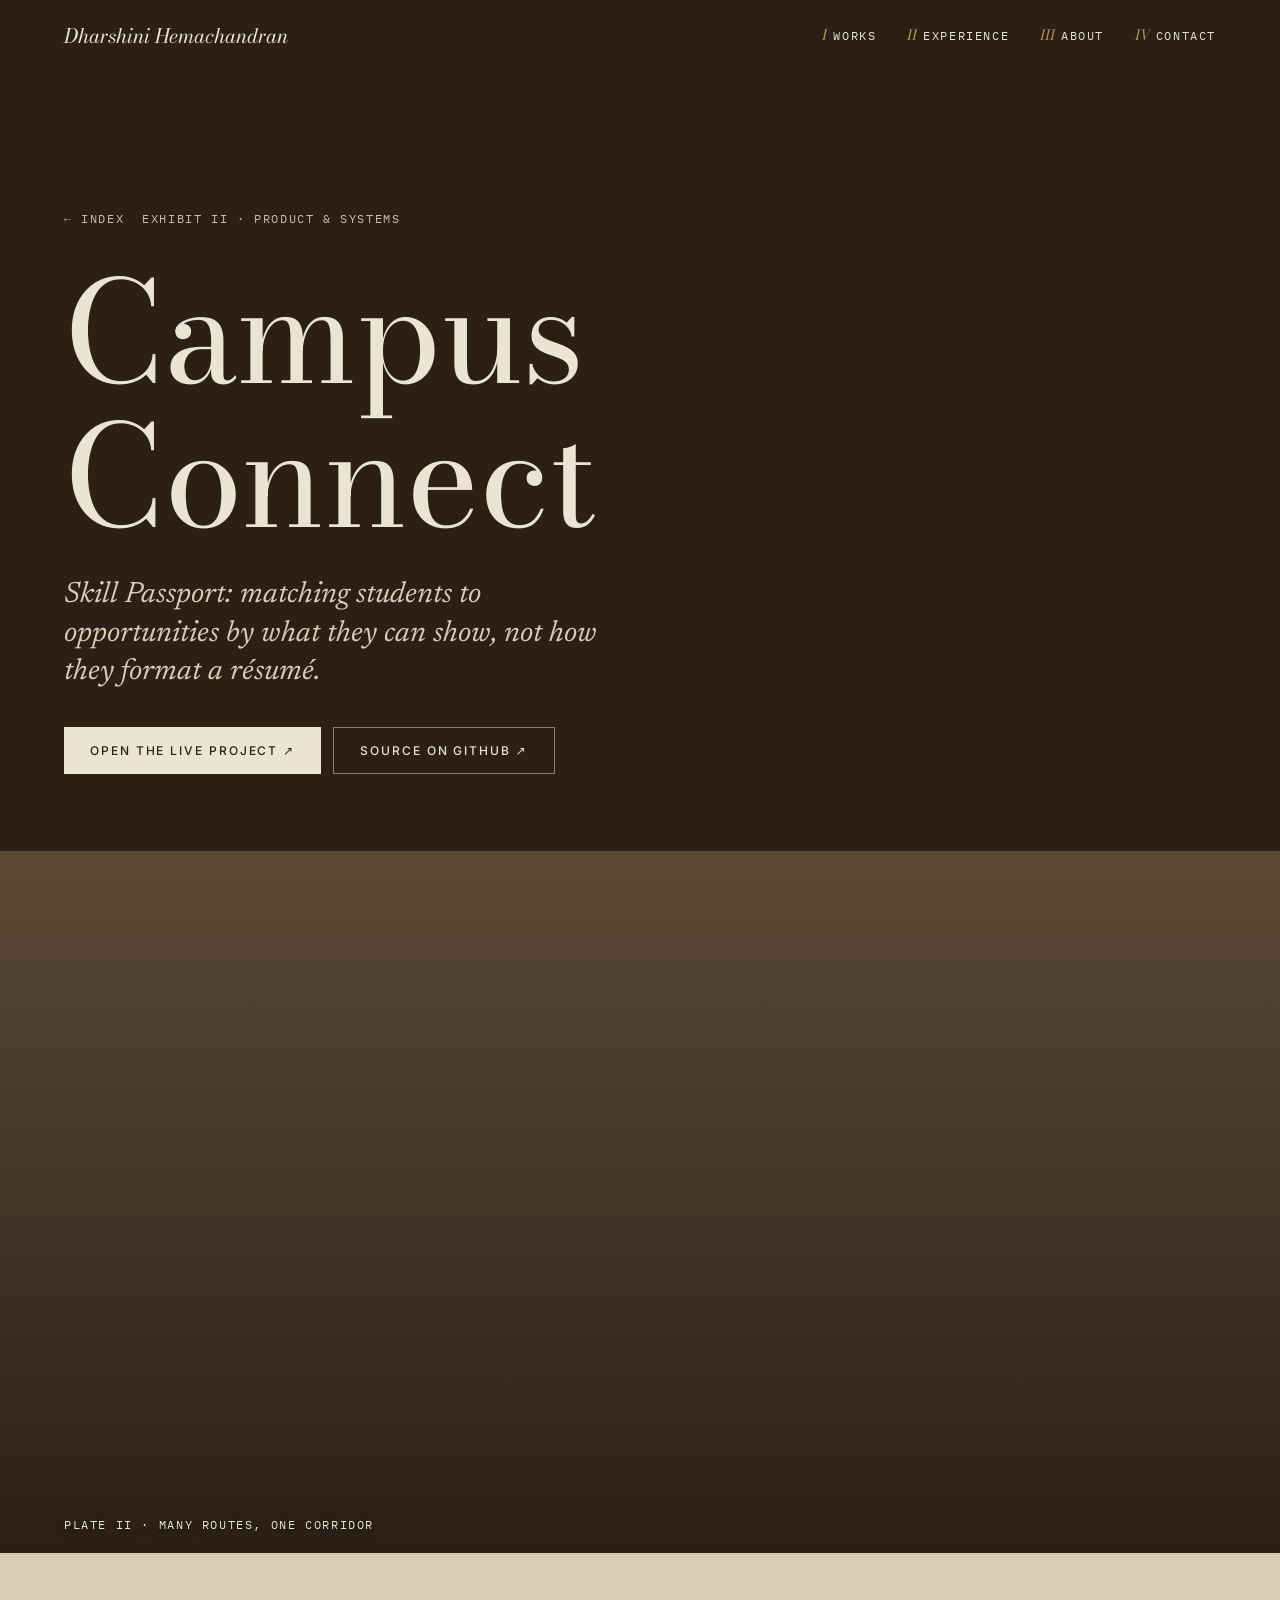
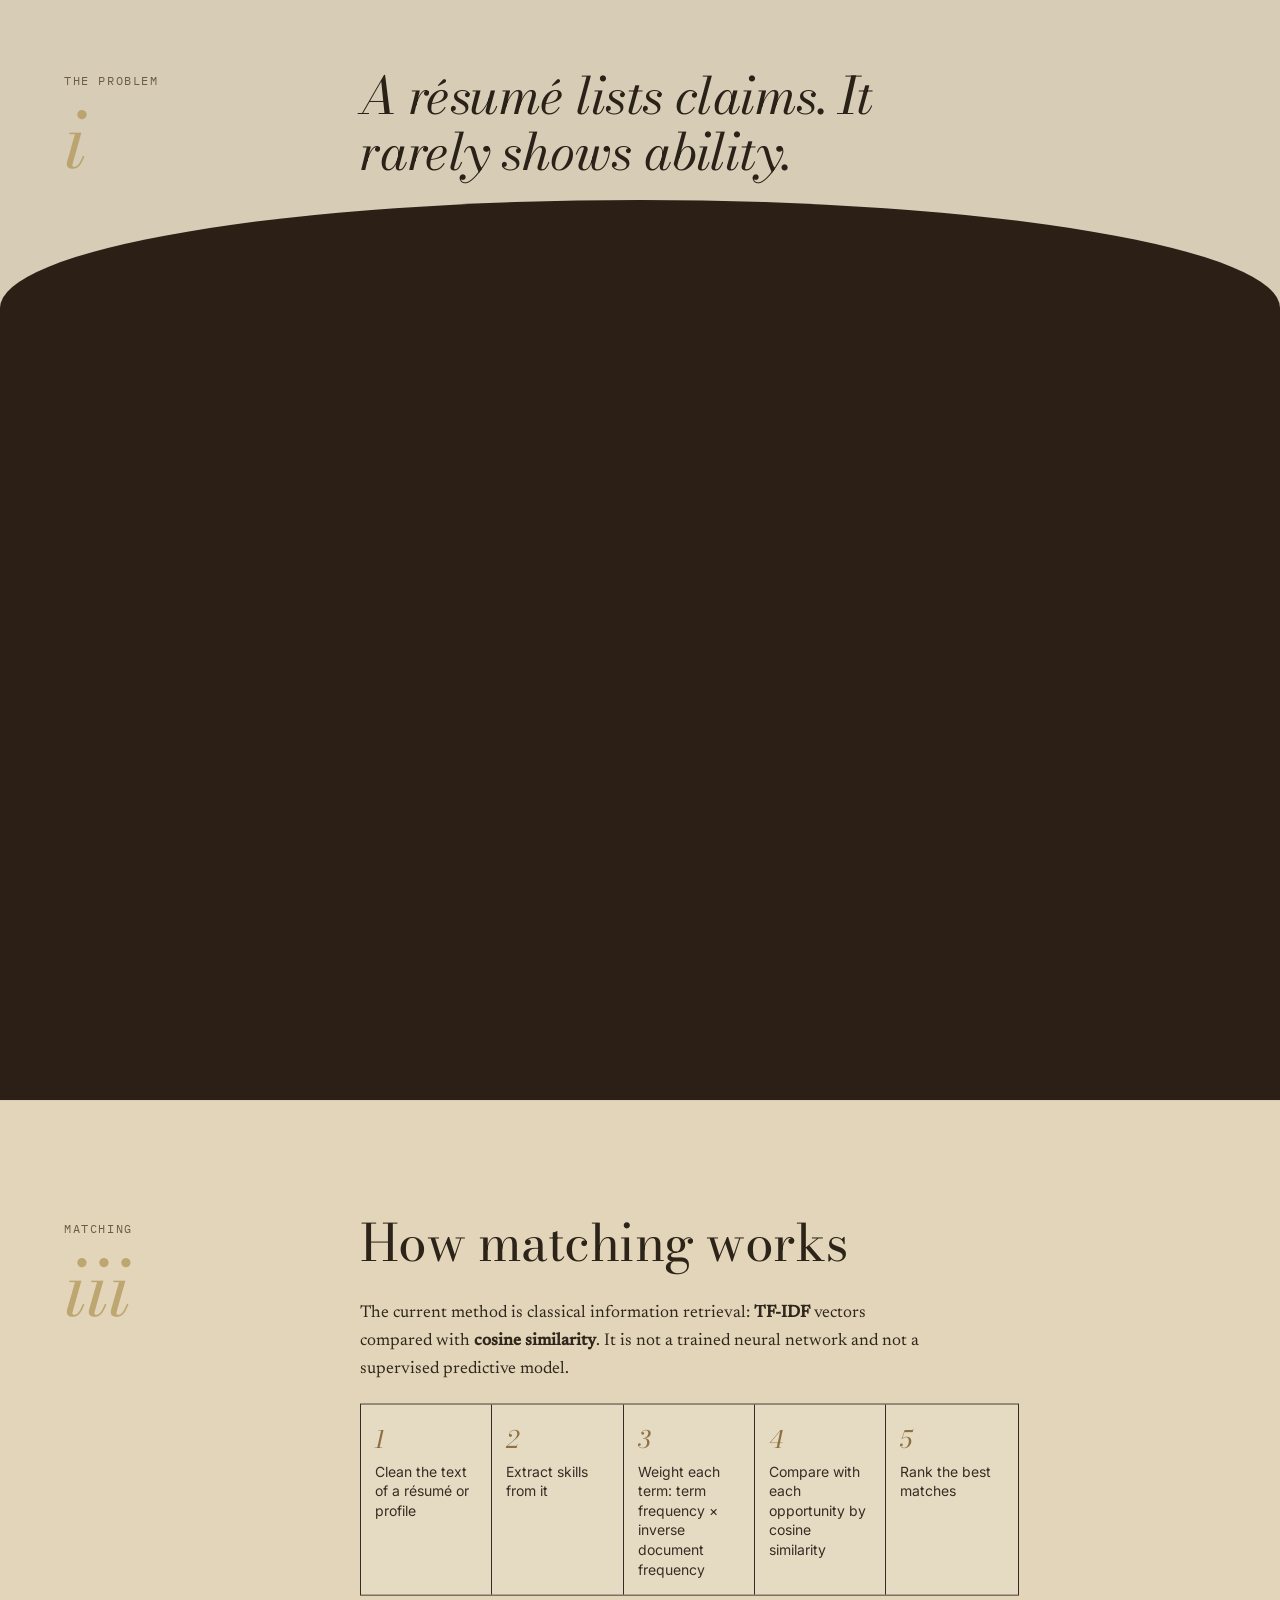
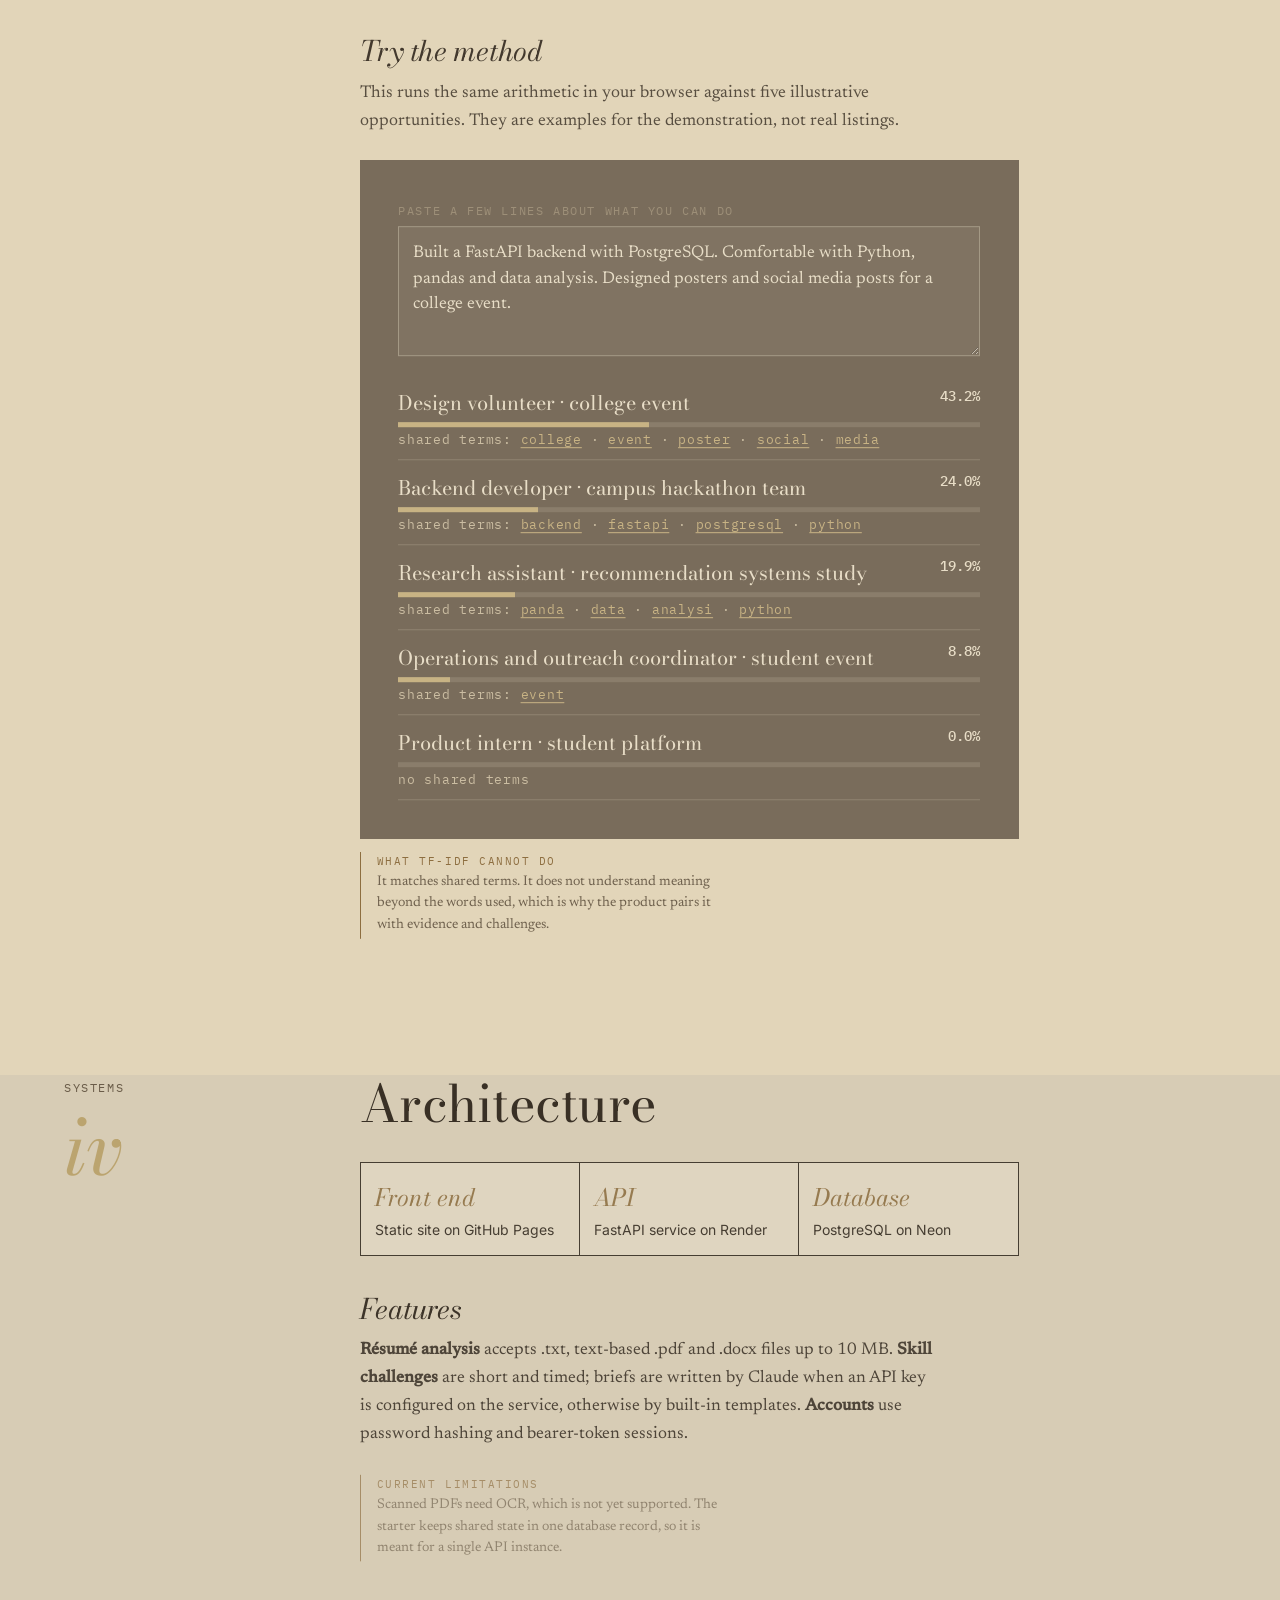
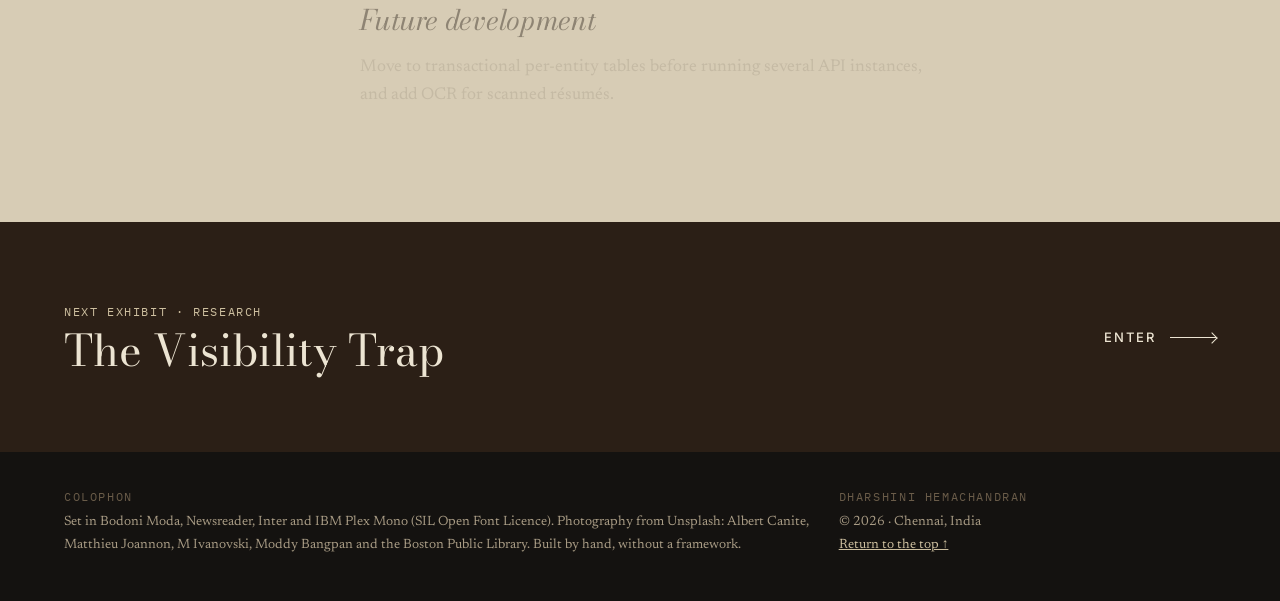
==== campus-connect/index.html @ 3c14ba04 "Complete reset: a digital institution of ideas — new identity, editorial project exhibits, GSAP chor" ====
<!doctype html><html lang="en"><head><meta charset="utf-8"><meta name="viewport" content="width=device-width,initial-scale=1,viewport-fit=cover">
<title>Campus Connect / Skill Passport — product exhibit · Dharshini Hemachandran</title><meta name="description" content="A platform connecting students to campus opportunities by demonstrated skills, using resume processing, skill extraction and TF-IDF similarity matching. Python, FastAPI, PostgreSQL."><meta name="theme-color" content="#2b1f16"><link rel="canonical" href="https://dharshini-hemachandran.github.io/after-hours/campus-connect/">
<meta property="og:type" content="website"><meta property="og:title" content="Campus Connect / Skill Passport — product exhibit · Dharshini Hemachandran"><meta property="og:description" content="A platform connecting students to campus opportunities by demonstrated skills, using resume processing, skill extraction and TF-IDF similarity matching. Python, FastAPI, PostgreSQL."><meta property="og:url" content="https://dharshini-hemachandran.github.io/after-hours/campus-connect/"><meta property="og:image" content="https://images.unsplash.com/photo-1736117024344-36b61b09faa8?auto=format&fit=crop&q=72&w=1200"><meta name="twitter:card" content="summary_large_image">
<link rel="icon" href="../assets/favicon.svg" type="image/svg+xml"><link rel="preload" href="../assets/fonts/bodoni-moda-latin-400-normal.woff2" as="font" type="font/woff2" crossorigin><link rel="preload" href="../assets/fonts/newsreader-latin-400-normal.woff2" as="font" type="font/woff2" crossorigin>
<link rel="stylesheet" href="../assets/css/fonts.css"><link rel="stylesheet" href="../assets/css/site.css"></head><body class="proj"><a class="skip" href="#main">Skip to content</a><div class="curtain" aria-hidden="true"></div>
<header class="bar" id="bar"><a class="mark" href="../" aria-label="Dharshini Hemachandran, home">Dharshini Hemachandran</a><button class="menu-btn" id="mb" aria-expanded="false" aria-controls="nav">Index</button><nav id="nav" aria-label="Primary"><a href="../#works"><i>I</i>Works</a><a href="../#experience"><i>II</i>Experience</a><a href="../#about"><i>III</i>About</a><a href="../#contact"><i>IV</i>Contact</a></nav></header>
<main id="main"><section class="ph" id="top"><div class="crumb"><a href="../">← Index</a><span class="label">Exhibit II · Product &amp; systems</span></div><h1 class="rv">Campus Connect</h1><p class="sub rv">Skill Passport: matching students to opportunities by what they can show, not how they format a résumé.</p><div class="acts rv"><a class="btn" href="https://dharshini-hemachandran.github.io/skill-passport/" target="_blank" rel="noopener">Open the live project ↗</a><a class="btn ghost" href="https://github.com/dharshini-hemachandran/skill-passport" target="_blank" rel="noopener">Source on GitHub ↗</a></div></section>
<figure class="band" data-band><img src="https://images.unsplash.com/photo-1741171220362-5719055141b3?auto=format&fit=crop&q=72&w=1400" srcset="https://images.unsplash.com/photo-1741171220362-5719055141b3?auto=format&fit=crop&q=72&w=900 900w, https://images.unsplash.com/photo-1741171220362-5719055141b3?auto=format&fit=crop&q=72&w=1400 1400w, https://images.unsplash.com/photo-1741171220362-5719055141b3?auto=format&fit=crop&q=72&w=2000 2000w, https://images.unsplash.com/photo-1741171220362-5719055141b3?auto=format&fit=crop&q=72&w=2600 2600w" sizes="100vw" alt="A vaulted museum hallway with statues receding into the distance" loading=lazy decoding="async" onerror="this.classList.add('is-missing')"><figcaption class="label">Plate II · Many routes, one corridor</figcaption></figure>
<section class="pg g12"><div class="k"><span class="label">The problem</span><span class="roman">i</span></div><div class="c"><h2 class="big-q rv">A résumé lists claims. It rarely shows ability.</h2><p class="rv" style="margin-top:1.2em">A résumé tells an organiser little about what a student can actually do, and good candidates are easy to miss when discovery depends on how a document happens to be worded.</p></div></section>
<section class="pg g12"><div class="k"><span class="label">Product concept</span><span class="roman">ii</span></div><div class="c"><h2 class="rv">A passport, not a document</h2><p class="rv">Each student builds a skill passport: skills, projects and achievements with evidence attached. Organisers search opportunities and candidates through the passport rather than a bare PDF.</p>
<div class="pipe rv" style="grid-template-columns:1fr 1fr"><div><b>Students</b>Build a passport, analyse a résumé, find matching opportunities and attempt timed skill-specific challenges.</div><div><b>Organisers</b>Publish opportunities, find matching candidates and review challenge submissions.</div></div>
<h3 class="rv">Decisions that shaped the product</h3><p class="rv"><b>Honest verification.</b> A challenge result reads “automated check only” until a human reviewer has scored the rubric. <b>Student control.</b> Students choose who can open the full passport: private, applicants only, or any organiser account. Every view is logged. <b>Consent.</b> Résumé text is stored only after the student chooses to add it.</p></div></section>
<section class="pg alt g12"><div class="k"><span class="label">Matching</span><span class="roman">iii</span></div><div class="c"><h2 class="rv">How matching works</h2><p class="rv">The current method is classical information retrieval: <b>TF-IDF</b> vectors compared with <b>cosine similarity</b>. It is not a trained neural network and not a supervised predictive model.</p>
<div class="pipe rv"><div><b>1</b>Clean the text of a résumé or profile</div><div><b>2</b>Extract skills from it</div><div><b>3</b>Weight each term: term frequency × inverse document frequency</div><div><b>4</b>Compare with each opportunity by cosine similarity</div><div><b>5</b>Rank the best matches</div></div>
<h3 class="rv">Try the method</h3><p class="rv">This runs the same arithmetic in your browser against five illustrative opportunities. They are examples for the demonstration, not real listings.</p>
<div class="demo rv"><label class="label" for="dt">Paste a few lines about what you can do</label><textarea id="dt" spellcheck="false">Built a FastAPI backend with PostgreSQL. Comfortable with Python, pandas and data analysis. Designed posters and social media posts for a college event.</textarea><ol class="res" id="res" aria-live="polite"></ol></div>
<div class="note rv"><b>What TF-IDF cannot do</b>It matches shared terms. It does not understand meaning beyond the words used, which is why the product pairs it with evidence and challenges.</div></div></section>
<section class="pg g12"><div class="k"><span class="label">Systems</span><span class="roman">iv</span></div><div class="c"><h2 class="rv">Architecture</h2><div class="pipe rv" style="grid-template-columns:repeat(3,1fr)"><div><b>Front end</b>Static site on GitHub Pages</div><div><b>API</b>FastAPI service on Render</div><div><b>Database</b>PostgreSQL on Neon</div></div>
<h3 class="rv">Features</h3><p class="rv"><b>Résumé analysis</b> accepts .txt, text-based .pdf and .docx files up to 10 MB. <b>Skill challenges</b> are short and timed; briefs are written by Claude when an API key is configured on the service, otherwise by built-in templates. <b>Accounts</b> use password hashing and bearer-token sessions.</p>
<div class="note rv"><b>Current limitations</b>Scanned PDFs need OCR, which is not yet supported. The starter keeps shared state in one database record, so it is meant for a single API instance.</div>
<h3 class="rv">Future development</h3><p class="rv">Move to transactional per-entity tables before running several API instances, and add OCR for scanned résumés.</p></div></section>
</main><div class="nx"><div><span class="label">Next exhibit · Research</span><div class="t">The Visibility Trap</div></div><a class="go" href="../visibility-trap/">Enter <i></i></a></div><footer><div><span class="label">Colophon</span>Set in Bodoni Moda, Newsreader, Inter and IBM Plex Mono (SIL Open Font Licence). Photography from Unsplash: Albert Canite, Matthieu Joannon, M Ivanovski, Moddy Bangpan and the Boston Public Library. Built by hand, without a framework.</div><div><span class="label">Dharshini Hemachandran</span>© 2026 · Chennai, India<br><a href="#top">Return to the top ↑</a></div></footer><script src="../assets/js/vendor/gsap.min.js"></script><script src="../assets/js/vendor/ScrollTrigger.min.js"></script><script src="../assets/js/main.js"></script></body></html>
---- assets/css/fonts.css ----
@font-face{font-family:'Bodoni Moda';font-style:normal;font-weight:400;font-display:swap;src:url(../fonts/bodoni-moda-latin-400-normal.woff2) format('woff2')}
@font-face{font-family:'Bodoni Moda';font-style:italic;font-weight:400;font-display:swap;src:url(../fonts/bodoni-moda-latin-400-italic.woff2) format('woff2')}
@font-face{font-family:'Bodoni Moda';font-style:normal;font-weight:500;font-display:swap;src:url(../fonts/bodoni-moda-latin-500-normal.woff2) format('woff2')}
@font-face{font-family:'Newsreader';font-style:normal;font-weight:400;font-display:swap;src:url(../fonts/newsreader-latin-400-normal.woff2) format('woff2')}
@font-face{font-family:'Newsreader';font-style:italic;font-weight:400;font-display:swap;src:url(../fonts/newsreader-latin-400-italic.woff2) format('woff2')}
@font-face{font-family:'Newsreader';font-style:normal;font-weight:500;font-display:swap;src:url(../fonts/newsreader-latin-500-normal.woff2) format('woff2')}
@font-face{font-family:'Inter';font-style:normal;font-weight:400;font-display:swap;src:url(../fonts/inter-latin-400-normal.woff2) format('woff2')}
@font-face{font-family:'Inter';font-style:normal;font-weight:500;font-display:swap;src:url(../fonts/inter-latin-500-normal.woff2) format('woff2')}
@font-face{font-family:'IBM Plex Mono';font-style:normal;font-weight:400;font-display:swap;src:url(../fonts/ibm-plex-mono-latin-400-normal.woff2) format('woff2')}
@font-face{font-family:'IBM Plex Mono';font-style:normal;font-weight:500;font-display:swap;src:url(../fonts/ibm-plex-mono-latin-500-normal.woff2) format('woff2')}
---- assets/css/site.css ----
/* A Digital Institution of Ideas — design system
   Palette: limestone · ivory · parchment · espresso · charcoal · bronze · restrained gold
   Type: Bodoni Moda (display) · Newsreader (text) · Inter (interface) · IBM Plex Mono (catalogue labels) */
:root{--lime:#d7ccb5;--ivory:#ece4d2;--parch:#e2d5b9;--esp:#2b1f16;--esp2:#3a2b1e;--char:#1c1a18;--bronze:#8a6a3c;--gold:#b49a5e;--ink:#2a2118;--muted:#6a5c49;--rule:rgba(42,33,24,.22);
--disp:"Bodoni Moda","Didot","Bodoni 72",Georgia,serif;--text:"Newsreader",Georgia,"Times New Roman",serif;--ui:"Inter",system-ui,-apple-system,"Segoe UI",sans-serif;--mono:"IBM Plex Mono",ui-monospace,Menlo,Consolas,monospace;
--pad:clamp(20px,5vw,72px);--ease:cubic-bezier(.2,.7,.1,1)}
*{box-sizing:border-box;margin:0}html{-webkit-text-size-adjust:100%;scroll-behavior:smooth}
body{background:var(--lime);color:var(--ink);font:400 clamp(17px,1.12vw,19.5px)/1.65 var(--text);overflow-x:hidden;-webkit-font-smoothing:antialiased}
img{display:block;max-width:100%}a{color:inherit}button,input,textarea{font:inherit;color:inherit}
:focus-visible{outline:2px solid var(--bronze);outline-offset:3px}
.skip{position:absolute;left:-999px;top:8px;background:var(--esp);color:var(--ivory);padding:10px 14px;z-index:100;font:500 13px var(--ui)}.skip:focus{left:8px}
.label{font:400 11.5px/1.5 var(--mono);letter-spacing:.14em;text-transform:uppercase;color:var(--muted)}
.dark .label{color:#b9ab91}
.roman{font:italic 400 clamp(60px,9vw,150px)/.9 var(--disp);color:var(--gold);opacity:.8}
h1,h2,h3{font-family:var(--disp);font-weight:400;line-height:1.02;letter-spacing:-.01em}
/* ---- bar ---- */
.bar{position:fixed;inset:0 0 auto;z-index:50;display:flex;justify-content:space-between;align-items:center;padding:18px var(--pad);transition:background .4s,color .4s,padding .4s;color:var(--ivory)}
.bar.light{color:var(--ink)}.bar.solid{background:rgba(215,204,181,.92);backdrop-filter:blur(8px);color:var(--ink);padding-top:12px;padding-bottom:12px;box-shadow:0 1px 0 var(--rule)}
.bar a{text-decoration:none}.bar .mark{font:italic 400 20px var(--disp);letter-spacing:0}
.bar nav{display:flex;gap:clamp(14px,2.4vw,34px)}.bar nav a{font:400 11.5px var(--mono);letter-spacing:.14em;text-transform:uppercase;position:relative;padding:6px 0}
.bar nav a i{font:italic 400 14px var(--disp);letter-spacing:0;text-transform:none;margin-right:6px;color:var(--gold)}
.bar nav a::after{content:"";position:absolute;left:0;right:0;bottom:2px;height:1px;background:currentColor;transform:scaleX(0);transform-origin:left;transition:transform .5s var(--ease)}
.bar nav a:hover::after,.bar nav a[aria-current]::after{transform:scaleX(1)}
.menu-btn{display:none;background:none;border:1px solid currentColor;padding:8px 14px;font:400 11.5px var(--mono);letter-spacing:.14em;text-transform:uppercase;cursor:pointer}
@media(max-width:820px){.bar nav{position:fixed;inset:0;background:var(--esp);color:var(--ivory);flex-direction:column;justify-content:center;padding:var(--pad);gap:6px;transform:translateY(-100%);transition:transform .6s var(--ease);visibility:hidden}.bar nav.open{transform:none;visibility:visible}.bar nav a{font:400 clamp(34px,10vw,56px)/1.2 var(--disp);letter-spacing:0;text-transform:none}.bar nav a i{font-size:.5em}.menu-btn{display:block;position:relative;z-index:2}.bar.open{color:var(--ivory)}}
/* ---- hero ---- */
.dark{background:var(--esp);color:var(--ivory)}.char{background:var(--char);color:var(--ivory)}
.hero{position:relative;min-height:100svh;background:radial-gradient(120% 90% at 50% 20%,#4a3626 0,var(--esp) 62%);color:var(--ivory);display:grid;place-items:center;overflow:hidden;padding:110px var(--pad) 70px}
.arch{position:relative;overflow:hidden;border-radius:999px 999px 0 0;background:linear-gradient(#6b5a45,#3a2b1e)}
.arch img{width:100%;height:100%;object-fit:cover;filter:sepia(.3) saturate(.72) contrast(1.04) brightness(.96)}
img.is-missing{opacity:0}
.hero .arch{width:min(40vw,500px);aspect-ratio:7/11;max-height:76svh;box-shadow:0 40px 90px -30px #000a}
.hero .arch::after{content:"";position:absolute;inset:0;background:linear-gradient(180deg,rgba(43,31,22,0) 55%,rgba(43,31,22,.55))}
.hero h1{position:absolute;inset:auto 0 clamp(70px,13svh,130px);z-index:2;font-size:clamp(50px,10.4vw,176px);padding:0 var(--pad);pointer-events:none;mix-blend-mode:normal}
.hero h1 span{display:block;overflow:hidden;padding-bottom:.06em}.hero h1 span b{display:block;font-weight:400}
.hero h1 span:nth-child(2){text-align:right;font-style:italic}
.hero .meta{position:absolute;left:var(--pad);right:var(--pad);bottom:28px;display:flex;justify-content:space-between;gap:16px;z-index:2;flex-wrap:wrap}
.hero .tag{position:absolute;top:104px;left:var(--pad);z-index:2;max-width:22ch}
.cue{display:inline-flex;gap:10px;align-items:center;text-decoration:none}.cue i{display:inline-block;width:38px;height:1px;background:currentColor;position:relative;overflow:hidden}
.motion .cue i::after{content:"";position:absolute;inset:0;background:var(--gold);transform:translateX(-100%);animation:cue 2.4s var(--ease) infinite}@keyframes cue{60%,100%{transform:translateX(100%)}}
@media(max-width:700px){.hero .arch{width:74vw}.hero .tag{top:92px}}
/* ---- statement ---- */
.statement{padding:clamp(90px,16vw,220px) var(--pad);background:var(--lime)}.statement p{font:400 clamp(30px,4.8vw,70px)/1.12 var(--disp);max-width:21ch;letter-spacing:-.015em}
.statement p{max-width:24ch}.statement .w{display:inline-block;white-space:pre}.statement em{color:var(--bronze)}
.statement .label{margin-bottom:28px;display:block}
/* ---- section heads ---- */
.sec{padding:clamp(70px,10vw,150px) var(--pad)}
.head{display:grid;grid-template-columns:minmax(80px,1fr) 5fr;gap:24px;align-items:end;margin-bottom:clamp(40px,6vw,90px);padding-bottom:18px;position:relative}
.head::after{content:"";position:absolute;left:0;right:0;bottom:0;height:1px;background:var(--rule);transform-origin:left}.dark .head::after{background:rgba(236,228,210,.25)}
.head h2{font-size:clamp(38px,6vw,92px)}.head .label{align-self:start;padding-top:10px}
/* ---- exhibits ---- */
.exh{display:grid;grid-template-columns:repeat(12,1fr);gap:0 clamp(16px,2vw,32px);align-items:center;margin-bottom:clamp(80px,12vw,190px)}
.exh:last-child{margin-bottom:0}
.exh .arch{grid-column:1/8;aspect-ratio:5/6;display:block;text-decoration:none}.exh .arch img{transition:transform 1.4s var(--ease)}.exh a.arch:hover img{transform:scale(1.04)}
.exh .txt{grid-column:8/13;position:relative}.exh.flip .arch{grid-column:6/13;grid-row:1}.exh.flip .txt{grid-column:1/6;grid-row:1}
.exh .roman{position:absolute;top:-1.05em;left:-.1em;pointer-events:none}.exh .txt h3{font-size:clamp(36px,4.6vw,72px);margin:.5em 0 .35em}
.exh .txt p{max-width:44ch;color:#d8ccb4}.tags{display:flex;gap:8px;flex-wrap:wrap;margin:22px 0 28px;list-style:none;padding:0}.tags li{font:400 11.5px var(--mono);letter-spacing:.1em;border:1px solid rgba(236,228,210,.35);padding:5px 10px}
.go{display:inline-flex;gap:14px;align-items:center;font:500 12px var(--ui);letter-spacing:.16em;text-transform:uppercase;text-decoration:none;padding:10px 0;position:relative}
.go i{width:46px;height:1px;background:currentColor;position:relative;transition:width .5s var(--ease)}.go i::after{content:"";position:absolute;right:0;top:-3px;width:7px;height:7px;border:solid currentColor;border-width:1px 1px 0 0;transform:rotate(45deg)}
.go:hover i{width:74px}
@media(max-width:820px){.exh .arch,.exh.flip .arch{grid-column:1/13;grid-row:auto;width:78%;justify-self:center;margin-bottom:34px}.exh .txt,.exh.flip .txt{grid-column:1/13;grid-row:auto}.exh .roman{top:-.7em}.head{grid-template-columns:1fr}}
/* ---- experience ---- */
.ent{display:grid;grid-template-columns:70px 1.15fr 1.6fr;gap:8px clamp(16px,3vw,48px);padding:30px 0;border-top:1px solid var(--rule);transition:background .5s,padding .5s var(--ease)}
.ent:last-child{border-bottom:1px solid var(--rule)}.ent:hover{background:rgba(226,213,185,.55);padding-left:14px;padding-right:14px}
.ent .n{font:italic 400 30px/1 var(--disp);color:var(--bronze)}.ent h3{font-size:clamp(28px,3vw,44px)}.ent .role{font:500 12.5px var(--ui);letter-spacing:.1em;text-transform:uppercase;color:var(--muted);margin-top:8px}
.ent .when{margin-top:6px}.ent p{max-width:52ch}
@media(max-width:820px){.ent{grid-template-columns:44px 1fr}.ent p{grid-column:2}}
/* ---- about ---- */
.about{background:var(--parch)}.about .wrap{display:grid;grid-template-columns:repeat(12,1fr);gap:0 clamp(20px,3vw,48px);align-items:start}
.about .arch{grid-column:1/6;aspect-ratio:4/6}.about .body{grid-column:7/13;padding-top:4vw}.about .body p{margin-bottom:1.1em;max-width:50ch}
.about .lede{font:400 clamp(26px,2.9vw,42px)/1.18 var(--disp);margin-bottom:.8em}.facts{display:grid;grid-template-columns:auto 1fr;gap:10px 22px;margin:34px 0;padding-top:20px;border-top:1px solid var(--rule)}.facts dt{padding-top:2px}.facts dd{margin:0}
.link-u{text-decoration:none;background:linear-gradient(currentColor,currentColor) 0 100%/100% 1px no-repeat;transition:background-size .5s var(--ease);padding-bottom:2px}.link-u:hover{background-size:0 1px;background-position:100% 100%}
@media(max-width:820px){.about .arch{grid-column:1/13;width:72%;margin-bottom:36px}.about .body{grid-column:1/13;padding-top:0}}
/* ---- contact ---- */
.contact{position:relative;background:var(--char);color:var(--ivory);overflow:hidden;isolation:isolate}
.contact .bgi{position:absolute;inset:0;z-index:-1;opacity:.28}.contact .bgi img{width:100%;height:100%;object-fit:cover;filter:sepia(.45) saturate(.6) brightness(.8)}
.contact h2{font-size:clamp(44px,9vw,150px);margin-bottom:clamp(30px,5vw,70px)}.contact h2 em{color:var(--gold)}
.ct{display:grid;grid-template-columns:1fr 1fr;gap:clamp(30px,6vw,100px)}.ct ul{list-style:none;padding:0}.ct li{border-top:1px solid rgba(236,228,210,.25)}.ct li:last-child{border-bottom:1px solid rgba(236,228,210,.25)}
.ct li a{display:flex;justify-content:space-between;gap:16px;padding:18px 0;text-decoration:none;font:400 clamp(20px,2.1vw,30px)/1.2 var(--disp);transition:padding .5s var(--ease),color .3s}.ct li a:hover{padding-left:14px;color:var(--gold)}.ct li a span{font:400 11.5px var(--mono);letter-spacing:.12em;text-transform:uppercase;color:#b9ab91;align-self:center}
form label{display:block;margin-bottom:22px}form input,form textarea{display:block;width:100%;background:none;border:0;border-bottom:1px solid rgba(236,228,210,.4);padding:10px 0;font:400 19px/1.5 var(--text);color:var(--ivory);border-radius:0;resize:vertical}
form input:focus,form textarea:focus{outline:0;border-color:var(--gold)}form .label{display:block;margin-bottom:2px}
.btn{display:inline-flex;gap:12px;align-items:center;background:var(--ivory);color:var(--esp);border:0;padding:15px 26px;font:500 12px var(--ui);letter-spacing:.16em;text-transform:uppercase;cursor:pointer;text-decoration:none;transition:background .3s,color .3s}.btn:hover{background:var(--gold)}.btn.ghost{background:none;color:var(--ivory);border:1px solid rgba(236,228,210,.5)}.btn.ghost:hover{background:var(--ivory);color:var(--esp)}
#fs{margin-top:14px;min-height:1.6em}
@media(max-width:820px){.ct{grid-template-columns:1fr}}
footer{background:#141210;color:#a99c85;padding:36px var(--pad) 44px;display:grid;grid-template-columns:2fr 1fr;gap:20px;font:400 13.5px/1.7 var(--text)}footer a{color:#cdbf9f}footer .label{display:block;margin-bottom:6px}
@media(max-width:700px){footer{grid-template-columns:1fr}}
/* ---- project pages ---- */
.ph{padding:clamp(120px,18vw,210px) var(--pad) clamp(40px,6vw,80px);background:var(--esp);color:var(--ivory)}.ph .crumb{display:flex;gap:18px;align-items:center;margin-bottom:34px;flex-wrap:wrap}.ph .crumb a{text-decoration:none;font:400 11.5px var(--mono);letter-spacing:.14em;text-transform:uppercase;color:#cdbf9f}
.ph h1{font-size:clamp(52px,11vw,190px);max-width:12ch}.ph .sub{font:italic 400 clamp(20px,2.3vw,32px)/1.3 var(--text);margin-top:28px;max-width:34ch;color:#d8ccb4}.ph .acts{display:flex;gap:12px;flex-wrap:wrap;margin-top:36px}
.band{position:relative;height:min(78svh,760px);overflow:hidden;background:linear-gradient(#5a4936,#2b1f16)}.band img{position:absolute;left:0;top:-12%;width:100%;height:124%;object-fit:cover;filter:sepia(.3) saturate(.7) contrast(1.05) brightness(.9)}
.band figcaption{position:absolute;left:var(--pad);bottom:20px;color:#ece4d2;text-shadow:0 1px 10px #000a}
.g12{display:grid;grid-template-columns:repeat(12,1fr);gap:0 clamp(16px,2.4vw,40px)}
.pg{padding:clamp(60px,9vw,130px) var(--pad)}.pg + .pg{padding-top:0}
.pg .k{grid-column:1/4;position:sticky;top:90px;align-self:start}.pg .k .roman{font-size:clamp(50px,6vw,96px);display:block;margin-top:10px}.pg .c{grid-column:4/11}.pg .c p{max-width:58ch;margin-bottom:1.1em}
.pg h2{font-size:clamp(30px,4vw,56px);margin:0 0 .6em}.pg h3{font-size:clamp(22px,2.2vw,30px);margin:1.4em 0 .4em;font-style:italic}
.big-q{font:italic 400 clamp(32px,5vw,74px)/1.08 var(--disp);max-width:20ch}.note{font:400 14px/1.55 var(--text);color:var(--muted);border-left:1px solid var(--bronze);padding:2px 0 2px 16px;margin:22px 0;max-width:46ch}.note b{display:block;font:400 11px var(--mono);letter-spacing:.14em;text-transform:uppercase;color:var(--bronze);margin-bottom:4px}
.pg.alt{background:var(--parch)}.pg.alt{padding-top:clamp(60px,9vw,130px);padding-bottom:clamp(60px,9vw,130px)}
table.t{width:100%;border-collapse:collapse;font:400 15px/1.45 var(--ui);margin:14px 0 22px}table.t th{text-align:left;font:400 11px var(--mono);letter-spacing:.12em;text-transform:uppercase;color:var(--muted);padding:8px 14px 8px 0;border-bottom:1px solid var(--ink)}table.t td{padding:10px 14px 10px 0;border-bottom:1px solid var(--rule)}table.t td:first-child{font-weight:500}
.seg{display:inline-flex;border:1px solid var(--ink);margin:6px 0 26px;padding:0}.seg label{position:relative;cursor:pointer}.seg input{position:absolute;opacity:0;inset:0}.seg span{display:block;padding:10px 16px;font:500 11.5px var(--ui);letter-spacing:.1em;text-transform:uppercase;transition:background .3s,color .3s}.seg input:checked+span{background:var(--ink);color:var(--ivory)}.seg input:focus-visible+span{outline:2px solid var(--bronze);outline-offset:2px}
.chart{border:1px solid var(--ink);padding:clamp(18px,2.4vw,34px);background:rgba(236,228,210,.5)}.bars{display:grid;gap:14px;margin:6px 0 16px}.bars .r{display:grid;grid-template-columns:minmax(120px,190px) 1fr 58px;gap:14px;align-items:center;font:400 14px var(--ui)}
.bars .tr{height:16px;background:rgba(42,33,24,.1);position:relative}.bars .tr i{position:absolute;inset:0 auto 0 0;width:calc(var(--v)*100%);background:linear-gradient(90deg,var(--esp2),var(--bronze));transition:width 1.1s var(--ease)}.bars .r b{font:500 13px var(--mono);text-align:right}
.loop{max-width:520px;margin:10px 0 24px}.loop path,.loop circle{fill:none;stroke:var(--ink);stroke-width:1.4}.loop .d{stroke-dasharray:var(--l,600);stroke-dashoffset:0}.loop text{font:400 12px var(--mono);letter-spacing:.1em;fill:var(--ink);text-transform:uppercase}.loop .nd{fill:var(--ivory)}
.pipe{display:grid;grid-template-columns:repeat(5,1fr);gap:0;margin:18px 0 28px;border:1px solid var(--ink);counter-reset:s}.pipe>div{padding:16px 14px;border-right:1px solid var(--ink);font:400 14px/1.4 var(--ui);background:rgba(236,228,210,.45)}.pipe>div:last-child{border-right:0}.pipe b{display:block;font:italic 400 24px var(--disp);color:var(--bronze);margin-bottom:4px}
@media(max-width:820px){.pipe{grid-template-columns:1fr}.pipe>div{border-right:0;border-bottom:1px solid var(--ink)}.pipe>div:last-child{border-bottom:0}.pg .k{grid-column:1/13;position:static;margin-bottom:20px}.pg .c{grid-column:1/13}.bars .r{grid-template-columns:100px 1fr 48px}}
.demo{background:var(--esp);color:var(--ivory);padding:clamp(22px,3vw,44px);margin:20px 0}.demo textarea{width:100%;min-height:130px;background:rgba(236,228,210,.06);border:1px solid rgba(236,228,210,.35);padding:14px;font:400 17px/1.5 var(--text);color:var(--ivory);resize:vertical;border-radius:0}.demo textarea:focus{outline:0;border-color:var(--gold)}
.res{list-style:none;padding:0;margin:20px 0 0;display:grid;gap:12px}.res li{display:grid;grid-template-columns:1fr 70px;gap:4px 16px;padding-bottom:12px;border-bottom:1px solid rgba(236,228,210,.2)}.res .tt{font:400 20px var(--disp)}.res .sc{font:500 14px var(--mono);text-align:right}.res .bar2{grid-column:1/3;height:5px;background:rgba(236,228,210,.15)}.res .bar2 i{display:block;height:100%;background:var(--gold);width:0;transition:width .8s var(--ease)}.res .sh{grid-column:1/3;font:400 12.5px var(--mono);letter-spacing:.06em;color:#b9ab91}.res mark{background:none;color:var(--gold);text-decoration:underline;text-underline-offset:3px}
.nx{display:flex;justify-content:space-between;gap:20px;padding:clamp(40px,6vw,80px) var(--pad);background:var(--esp);color:var(--ivory);flex-wrap:wrap;align-items:center}.nx a.go{font-size:13px}.nx .t{font:400 clamp(26px,3.4vw,52px)/1.1 var(--disp)}
/* ---- curtain & motion states ---- */
.curtain{position:fixed;inset:0;background:var(--esp);z-index:90;transform:translateY(100%);pointer-events:none;border-radius:50% 50% 0 0/12% 12% 0 0}
.motion .rv{opacity:0;transform:translateY(24px)}.motion .arch.mk{clip-path:inset(100% 0 0 0 round 999px 999px 0 0)}.motion .rl{transform:scaleX(0)}.motion .hero h1 span b{transform:translateY(110%)}.motion .statement .w{opacity:.16}
@media(prefers-reduced-motion:reduce){html{scroll-behavior:auto}*{transition-duration:.01ms!important;animation:none!important}}
section[id]{scroll-margin-top:56px}.motion .head::after{display:none}

.hero .label{color:#d2c5a8}.ph .label,.nx .label{color:#cdbf9f}
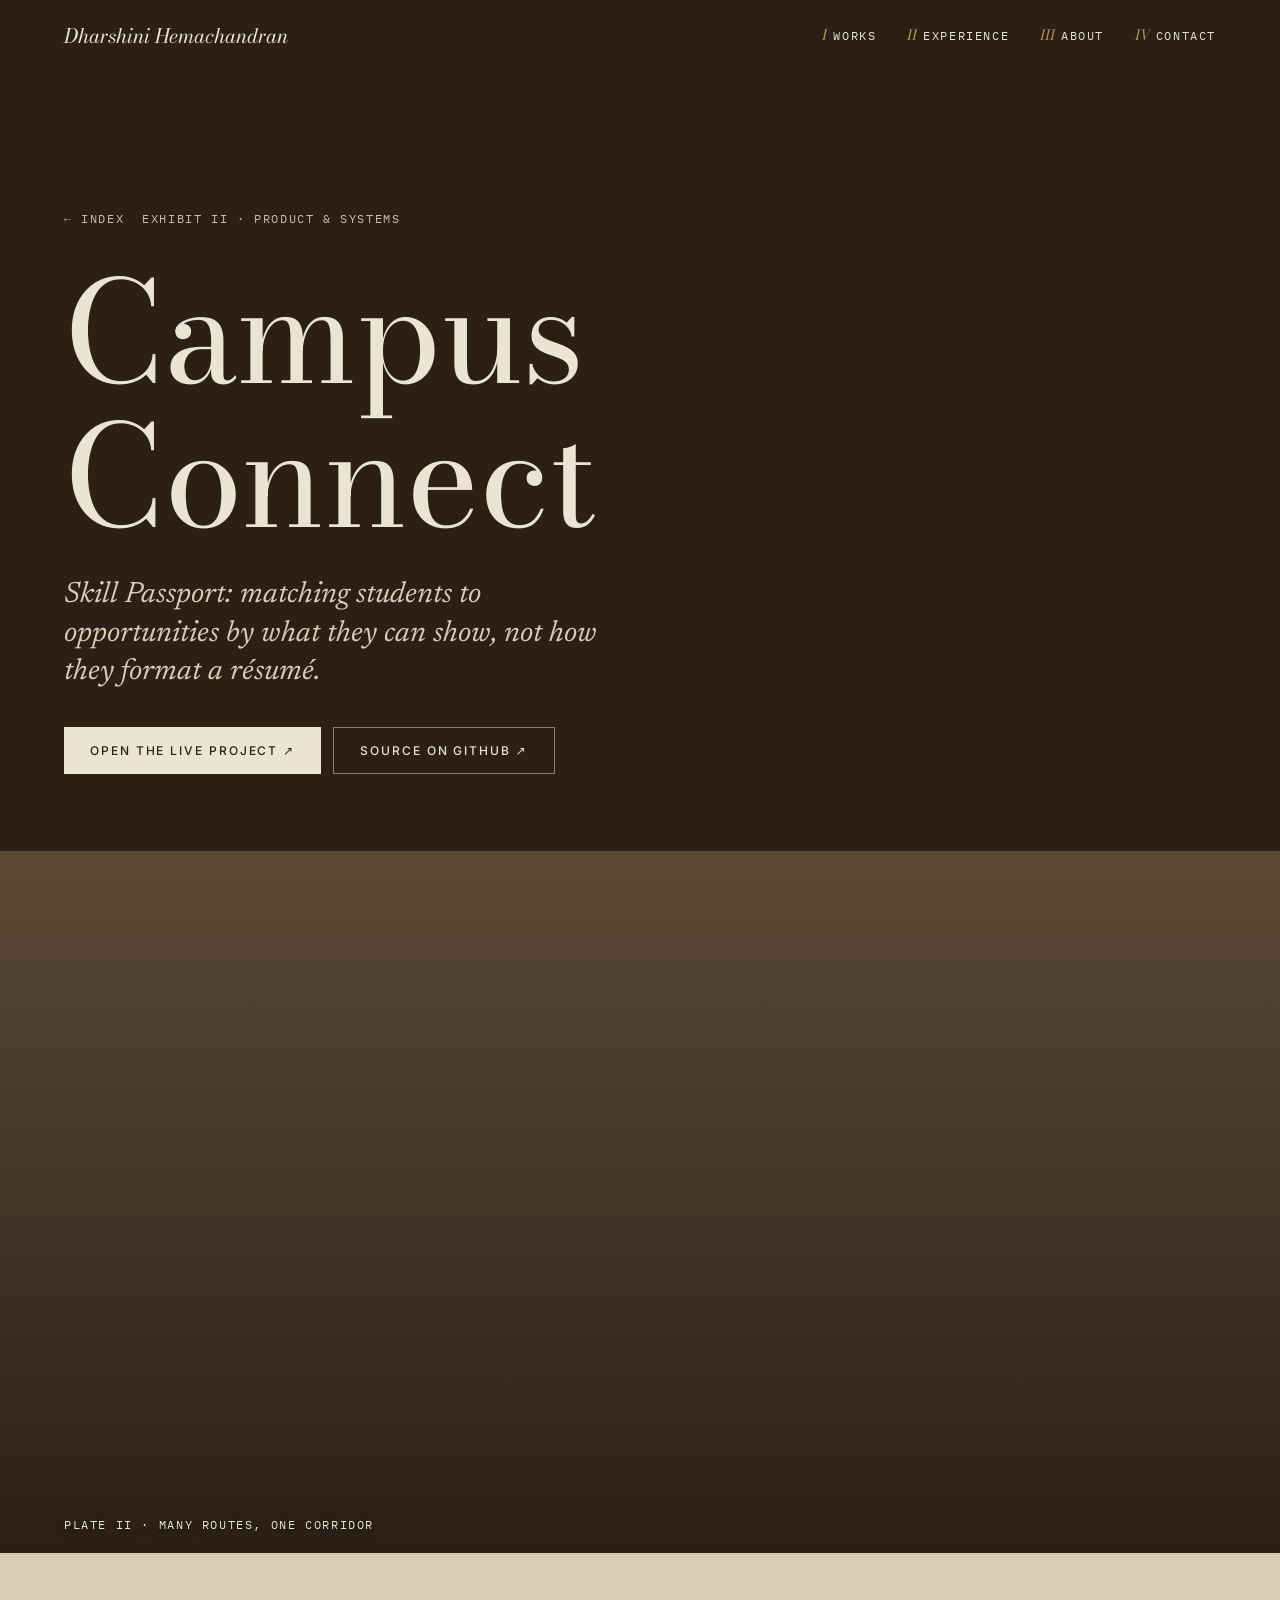
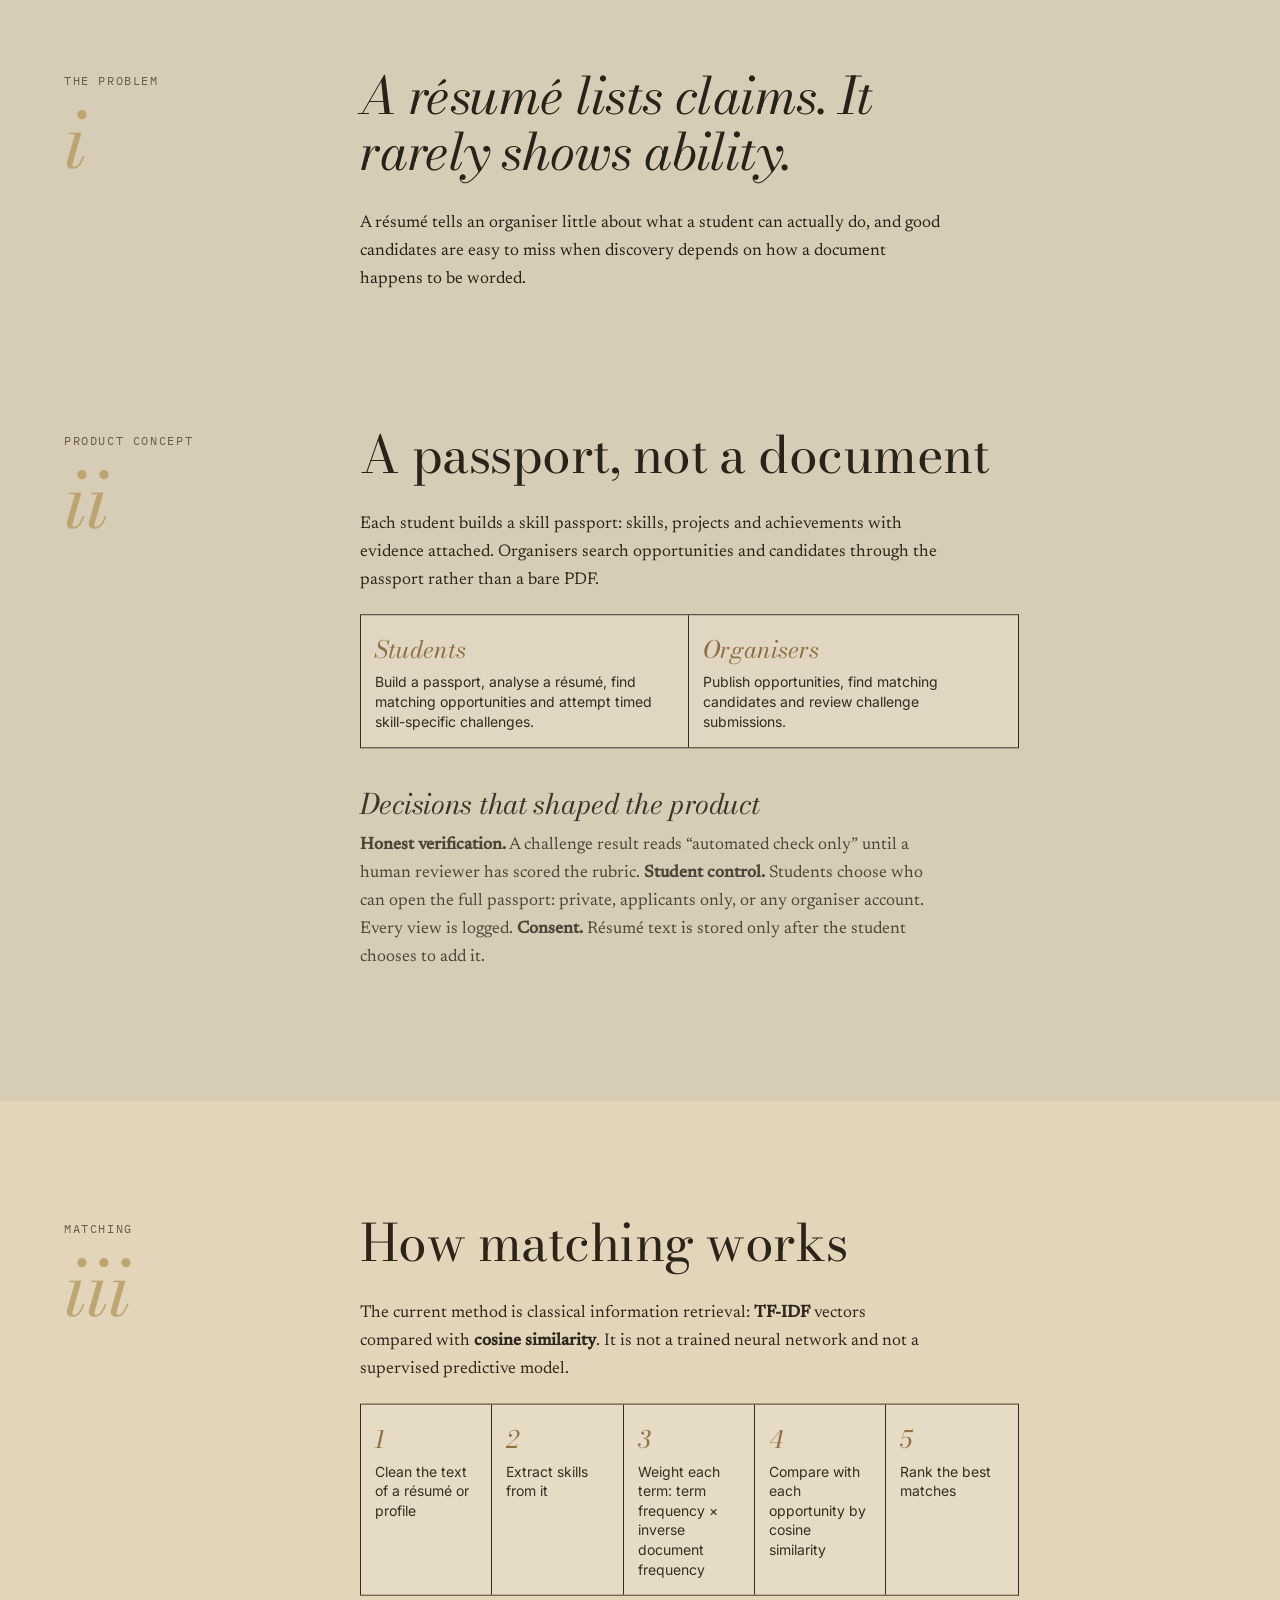
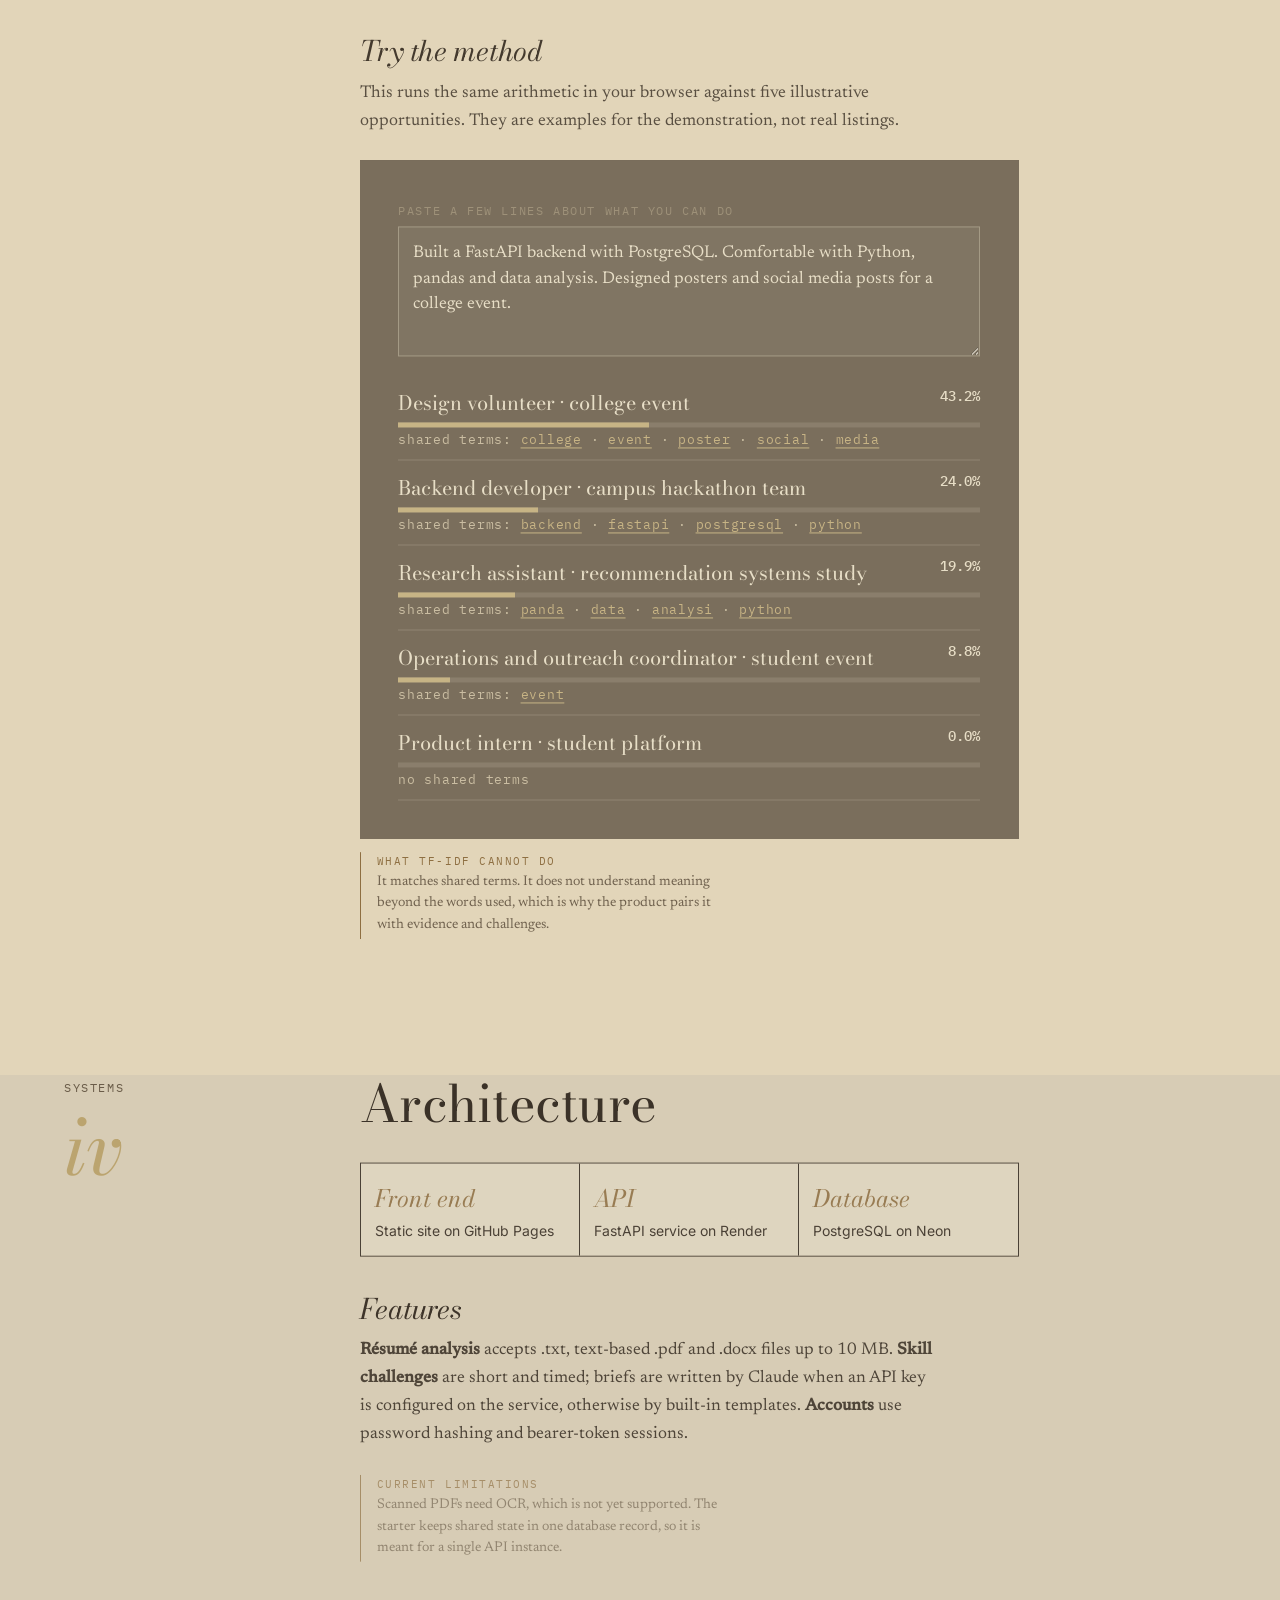
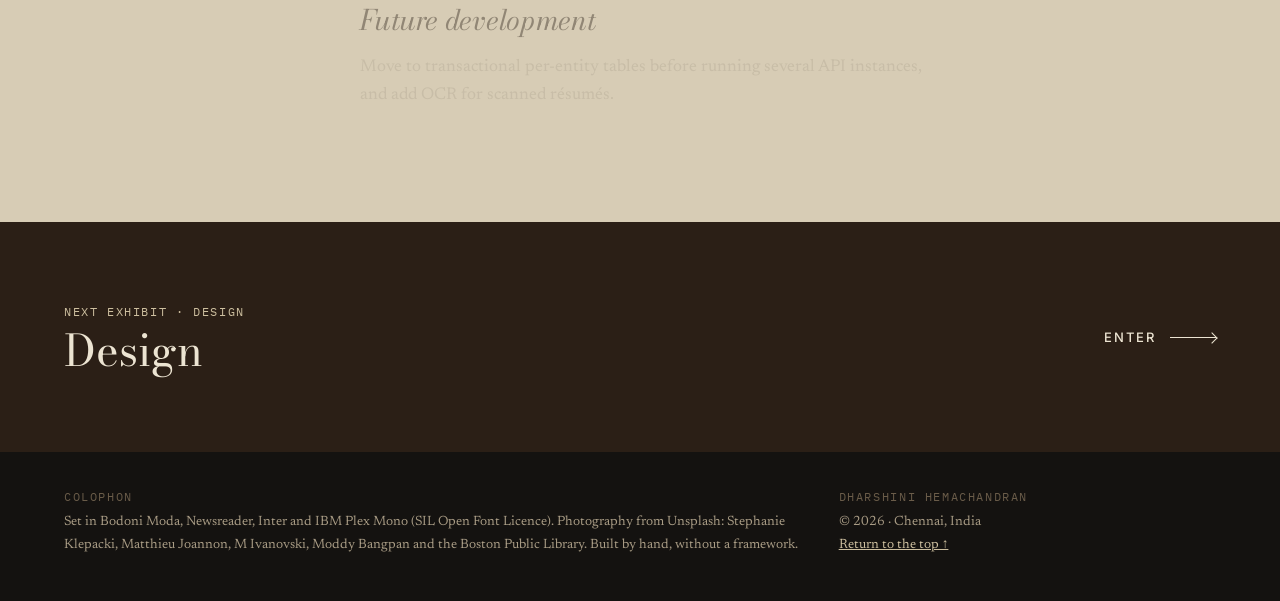
==== commit fc074d72: "Analyst-oriented positioning; large-scale goddess hero; Design exhibit; fixed page transition; remov" ====
--- a/campus-connect/index.html
+++ b/campus-connect/index.html
@@ -1,8 +1,8 @@
 <!doctype html><html lang="en"><head><meta charset="utf-8"><meta name="viewport" content="width=device-width,initial-scale=1,viewport-fit=cover">
 <title>Campus Connect / Skill Passport — product exhibit · Dharshini Hemachandran</title><meta name="description" content="A platform connecting students to campus opportunities by demonstrated skills, using resume processing, skill extraction and TF-IDF similarity matching. Python, FastAPI, PostgreSQL."><meta name="theme-color" content="#2b1f16"><link rel="canonical" href="https://dharshini-hemachandran.github.io/after-hours/campus-connect/">
-<meta property="og:type" content="website"><meta property="og:title" content="Campus Connect / Skill Passport — product exhibit · Dharshini Hemachandran"><meta property="og:description" content="A platform connecting students to campus opportunities by demonstrated skills, using resume processing, skill extraction and TF-IDF similarity matching. Python, FastAPI, PostgreSQL."><meta property="og:url" content="https://dharshini-hemachandran.github.io/after-hours/campus-connect/"><meta property="og:image" content="https://images.unsplash.com/photo-1736117024344-36b61b09faa8?auto=format&fit=crop&q=72&w=1200"><meta name="twitter:card" content="summary_large_image">
+<meta property="og:type" content="website"><meta property="og:title" content="Campus Connect / Skill Passport — product exhibit · Dharshini Hemachandran"><meta property="og:description" content="A platform connecting students to campus opportunities by demonstrated skills, using resume processing, skill extraction and TF-IDF similarity matching. Python, FastAPI, PostgreSQL."><meta property="og:url" content="https://dharshini-hemachandran.github.io/after-hours/campus-connect/"><meta property="og:image" content="https://images.unsplash.com/photo-1685062478366-907bf61feee0?auto=format&fit=crop&q=72&w=1200"><meta name="twitter:card" content="summary_large_image">
 <link rel="icon" href="../assets/favicon.svg" type="image/svg+xml"><link rel="preload" href="../assets/fonts/bodoni-moda-latin-400-normal.woff2" as="font" type="font/woff2" crossorigin><link rel="preload" href="../assets/fonts/newsreader-latin-400-normal.woff2" as="font" type="font/woff2" crossorigin>
-<link rel="stylesheet" href="../assets/css/fonts.css"><link rel="stylesheet" href="../assets/css/site.css"></head><body class="proj"><a class="skip" href="#main">Skip to content</a><div class="curtain" aria-hidden="true"></div>
+<script>try{if(sessionStorage.getItem("ah-t"))document.documentElement.classList.add("arriving")}catch(e){}</script><link rel="stylesheet" href="../assets/css/fonts.css"><link rel="stylesheet" href="../assets/css/site.css"></head><body class="proj"><a class="skip" href="#main">Skip to content</a><div class="curtain" aria-hidden="true"><div><span class="label">Entering</span><p class="ct-t"></p></div></div><script>try{var t=sessionStorage.getItem("ah-t");if(t)document.querySelector(".curtain .ct-t").textContent=t}catch(e){}</script>
 <header class="bar" id="bar"><a class="mark" href="../" aria-label="Dharshini Hemachandran, home">Dharshini Hemachandran</a><button class="menu-btn" id="mb" aria-expanded="false" aria-controls="nav">Index</button><nav id="nav" aria-label="Primary"><a href="../#works"><i>I</i>Works</a><a href="../#experience"><i>II</i>Experience</a><a href="../#about"><i>III</i>About</a><a href="../#contact"><i>IV</i>Contact</a></nav></header>
 <main id="main"><section class="ph" id="top"><div class="crumb"><a href="../">← Index</a><span class="label">Exhibit II · Product &amp; systems</span></div><h1 class="rv">Campus Connect</h1><p class="sub rv">Skill Passport: matching students to opportunities by what they can show, not how they format a résumé.</p><div class="acts rv"><a class="btn" href="https://dharshini-hemachandran.github.io/skill-passport/" target="_blank" rel="noopener">Open the live project ↗</a><a class="btn ghost" href="https://github.com/dharshini-hemachandran/skill-passport" target="_blank" rel="noopener">Source on GitHub ↗</a></div></section>
 <figure class="band" data-band><img src="https://images.unsplash.com/photo-1741171220362-5719055141b3?auto=format&fit=crop&q=72&w=1400" srcset="https://images.unsplash.com/photo-1741171220362-5719055141b3?auto=format&fit=crop&q=72&w=900 900w, https://images.unsplash.com/photo-1741171220362-5719055141b3?auto=format&fit=crop&q=72&w=1400 1400w, https://images.unsplash.com/photo-1741171220362-5719055141b3?auto=format&fit=crop&q=72&w=2000 2000w, https://images.unsplash.com/photo-1741171220362-5719055141b3?auto=format&fit=crop&q=72&w=2600 2600w" sizes="100vw" alt="A vaulted museum hallway with statues receding into the distance" loading=lazy decoding="async" onerror="this.classList.add('is-missing')"><figcaption class="label">Plate II · Many routes, one corridor</figcaption></figure>
@@ -19,4 +19,4 @@
 <h3 class="rv">Features</h3><p class="rv"><b>Résumé analysis</b> accepts .txt, text-based .pdf and .docx files up to 10 MB. <b>Skill challenges</b> are short and timed; briefs are written by Claude when an API key is configured on the service, otherwise by built-in templates. <b>Accounts</b> use password hashing and bearer-token sessions.</p>
 <div class="note rv"><b>Current limitations</b>Scanned PDFs need OCR, which is not yet supported. The starter keeps shared state in one database record, so it is meant for a single API instance.</div>
 <h3 class="rv">Future development</h3><p class="rv">Move to transactional per-entity tables before running several API instances, and add OCR for scanned résumés.</p></div></section>
-</main><div class="nx"><div><span class="label">Next exhibit · Research</span><div class="t">The Visibility Trap</div></div><a class="go" href="../visibility-trap/">Enter <i></i></a></div><footer><div><span class="label">Colophon</span>Set in Bodoni Moda, Newsreader, Inter and IBM Plex Mono (SIL Open Font Licence). Photography from Unsplash: Albert Canite, Matthieu Joannon, M Ivanovski, Moddy Bangpan and the Boston Public Library. Built by hand, without a framework.</div><div><span class="label">Dharshini Hemachandran</span>© 2026 · Chennai, India<br><a href="#top">Return to the top ↑</a></div></footer><script src="../assets/js/vendor/gsap.min.js"></script><script src="../assets/js/vendor/ScrollTrigger.min.js"></script><script src="../assets/js/main.js"></script></body></html>+</main><div class="nx"><div><span class="label">Next exhibit · Design</span><div class="t">Design</div></div><a class="go" href="../design/" data-title="Design">Enter <i></i></a></div><footer><div><span class="label">Colophon</span>Set in Bodoni Moda, Newsreader, Inter and IBM Plex Mono (SIL Open Font Licence). Photography from Unsplash: Stephanie Klepacki, Matthieu Joannon, M Ivanovski, Moddy Bangpan and the Boston Public Library. Built by hand, without a framework.</div><div><span class="label">Dharshini Hemachandran</span>© 2026 · Chennai, India<br><a href="#top">Return to the top ↑</a></div></footer><script src="../assets/js/vendor/gsap.min.js"></script><script src="../assets/js/vendor/ScrollTrigger.min.js"></script><script src="../assets/js/main.js"></script></body></html>
--- a/assets/css/site.css
+++ b/assets/css/site.css
@@ -23,25 +23,25 @@
 .bar nav a:hover::after,.bar nav a[aria-current]::after{transform:scaleX(1)}
 .menu-btn{display:none;background:none;border:1px solid currentColor;padding:8px 14px;font:400 11.5px var(--mono);letter-spacing:.14em;text-transform:uppercase;cursor:pointer}
 @media(max-width:820px){.bar nav{position:fixed;inset:0;background:var(--esp);color:var(--ivory);flex-direction:column;justify-content:center;padding:var(--pad);gap:6px;transform:translateY(-100%);transition:transform .6s var(--ease);visibility:hidden}.bar nav.open{transform:none;visibility:visible}.bar nav a{font:400 clamp(34px,10vw,56px)/1.2 var(--disp);letter-spacing:0;text-transform:none}.bar nav a i{font-size:.5em}.menu-btn{display:block;position:relative;z-index:2}.bar.open{color:var(--ivory)}}
-/* ---- hero ---- */
+/* ---- hero: a full-bleed statue seen through an arch that opens to fill the screen ---- */
 .dark{background:var(--esp);color:var(--ivory)}.char{background:var(--char);color:var(--ivory)}
-.hero{position:relative;min-height:100svh;background:radial-gradient(120% 90% at 50% 20%,#4a3626 0,var(--esp) 62%);color:var(--ivory);display:grid;place-items:center;overflow:hidden;padding:110px var(--pad) 70px}
 .arch{position:relative;overflow:hidden;border-radius:999px 999px 0 0;background:linear-gradient(#6b5a45,#3a2b1e)}
 .arch img{width:100%;height:100%;object-fit:cover;filter:sepia(.3) saturate(.72) contrast(1.04) brightness(.96)}
 img.is-missing{opacity:0}
-.hero .arch{width:min(40vw,500px);aspect-ratio:7/11;max-height:76svh;box-shadow:0 40px 90px -30px #000a}
-.hero .arch::after{content:"";position:absolute;inset:0;background:linear-gradient(180deg,rgba(43,31,22,0) 55%,rgba(43,31,22,.55))}
-.hero h1{position:absolute;inset:auto 0 clamp(70px,13svh,130px);z-index:2;font-size:clamp(50px,10.4vw,176px);padding:0 var(--pad);pointer-events:none;mix-blend-mode:normal}
-.hero h1 span{display:block;overflow:hidden;padding-bottom:.06em}.hero h1 span b{display:block;font-weight:400}
-.hero h1 span:nth-child(2){text-align:right;font-style:italic}
-.hero .meta{position:absolute;left:var(--pad);right:var(--pad);bottom:28px;display:flex;justify-content:space-between;gap:16px;z-index:2;flex-wrap:wrap}
-.hero .tag{position:absolute;top:104px;left:var(--pad);z-index:2;max-width:22ch}
+.hero{position:relative;height:100vh;height:100svh;background:var(--esp);color:var(--ivory)}.motion .hero{height:270vh}
+.hero-stick{position:sticky;top:0;height:100vh;height:100svh;overflow:hidden}
+.hero-win{position:absolute;inset:0;overflow:hidden;background:linear-gradient(#6b5a45,#3a2b1e);clip-path:inset(8vh 27vw 6vh 27vw round 999px 999px 0 0)}
+.motion .hero-win{clip-path:inset(50vh 49vw 50vh 49vw round 999px 999px 0 0)}
+.hero-win img{position:absolute;inset:0;width:100%;height:100%;object-fit:cover;object-position:50% 22%;filter:sepia(.32) saturate(.78) contrast(1.06) brightness(.94);transform-origin:50% 28%}
+.hero-shade{position:absolute;inset:0;pointer-events:none;background:linear-gradient(180deg,rgba(43,31,22,.4),rgba(43,31,22,0) 28%,rgba(43,31,22,0) 50%,rgba(43,31,22,.78))}
+.hero h1{position:absolute;left:0;right:0;bottom:clamp(60px,11vh,120px);z-index:2;font-size:clamp(50px,12.2vw,260px);line-height:.92;padding:0 var(--pad);pointer-events:none}
+.hero h1 span{display:block;overflow:hidden;padding-bottom:.08em}.hero h1 span b{display:block;font-weight:400}.hero h1 span:nth-child(2){text-align:right;font-style:italic}
+.hero .tag{position:absolute;top:96px;left:var(--pad);z-index:2;max-width:26ch}.hero .meta{position:absolute;left:var(--pad);right:var(--pad);bottom:26px;display:flex;justify-content:space-between;gap:16px;z-index:2;flex-wrap:wrap}.hero .label{color:#d9ccb0}
 .cue{display:inline-flex;gap:10px;align-items:center;text-decoration:none}.cue i{display:inline-block;width:38px;height:1px;background:currentColor;position:relative;overflow:hidden}
 .motion .cue i::after{content:"";position:absolute;inset:0;background:var(--gold);transform:translateX(-100%);animation:cue 2.4s var(--ease) infinite}@keyframes cue{60%,100%{transform:translateX(100%)}}
-@media(max-width:700px){.hero .arch{width:74vw}.hero .tag{top:92px}}
+@media(max-width:700px){.hero-win{clip-path:inset(15vh 9vw 11vh 9vw round 999px 999px 0 0)}.hero h1{font-size:clamp(38px,11.4vw,110px)}.hero .tag{top:88px}}
 /* ---- statement ---- */
-.statement{padding:clamp(90px,16vw,220px) var(--pad);background:var(--lime)}.statement p{font:400 clamp(30px,4.8vw,70px)/1.12 var(--disp);max-width:21ch;letter-spacing:-.015em}
-.statement p{max-width:24ch}.statement .w{display:inline-block;white-space:pre}.statement em{color:var(--bronze)}
+.statement{padding:clamp(90px,16vw,220px) var(--pad);background:var(--lime)}.statement p{font:400 clamp(26px,3.7vw,54px)/1.16 var(--disp);max-width:32ch;letter-spacing:-.012em}.statement .w{display:inline-block;white-space:pre}.statement em{color:var(--bronze)}
 .statement .label{margin-bottom:28px;display:block}
 /* ---- section heads ---- */
 .sec{padding:clamp(70px,10vw,150px) var(--pad)}
@@ -106,9 +106,33 @@
 .res{list-style:none;padding:0;margin:20px 0 0;display:grid;gap:12px}.res li{display:grid;grid-template-columns:1fr 70px;gap:4px 16px;padding-bottom:12px;border-bottom:1px solid rgba(236,228,210,.2)}.res .tt{font:400 20px var(--disp)}.res .sc{font:500 14px var(--mono);text-align:right}.res .bar2{grid-column:1/3;height:5px;background:rgba(236,228,210,.15)}.res .bar2 i{display:block;height:100%;background:var(--gold);width:0;transition:width .8s var(--ease)}.res .sh{grid-column:1/3;font:400 12.5px var(--mono);letter-spacing:.06em;color:#b9ab91}.res mark{background:none;color:var(--gold);text-decoration:underline;text-underline-offset:3px}
 .nx{display:flex;justify-content:space-between;gap:20px;padding:clamp(40px,6vw,80px) var(--pad);background:var(--esp);color:var(--ivory);flex-wrap:wrap;align-items:center}.nx a.go{font-size:13px}.nx .t{font:400 clamp(26px,3.4vw,52px)/1.1 var(--disp)}
 /* ---- curtain & motion states ---- */
-.curtain{position:fixed;inset:0;background:var(--esp);z-index:90;transform:translateY(100%);pointer-events:none;border-radius:50% 50% 0 0/12% 12% 0 0}
+.curtain{position:fixed;inset:0;z-index:90;background:var(--esp);color:var(--ivory);display:grid;place-items:center;text-align:center;pointer-events:none;visibility:hidden;clip-path:inset(100% 0 0 0)}
+.curtain .ct-t{font:italic 400 clamp(30px,5.5vw,76px)/1.1 var(--disp);margin-top:10px}.curtain .label{color:#cdbf9f}
+.arriving .curtain{visibility:visible;clip-path:inset(0);animation:cfs 0s 3.2s forwards}@keyframes cfs{to{visibility:hidden;clip-path:inset(0 0 100% 0)}}
 .motion .rv{opacity:0;transform:translateY(24px)}.motion .arch.mk{clip-path:inset(100% 0 0 0 round 999px 999px 0 0)}.motion .rl{transform:scaleX(0)}.motion .hero h1 span b{transform:translateY(110%)}.motion .statement .w{opacity:.16}
 @media(prefers-reduced-motion:reduce){html{scroll-behavior:auto}*{transition-duration:.01ms!important;animation:none!important}}
 section[id]{scroll-margin-top:56px}.motion .head::after{display:none}
 
-.hero .label{color:#d2c5a8}.ph .label,.nx .label{color:#cdbf9f}
+.ph .label,.nx .label{color:#cdbf9f}
+
+.kit{display:grid;grid-template-columns:repeat(3,1fr);gap:24px clamp(20px,3vw,48px);margin:clamp(40px,6vw,80px) 0 0;padding-top:22px;border-top:1px solid var(--rule)}.kit dd{margin:6px 0 0;font:400 16px/1.5 var(--text);max-width:34ch}
+@media(max-width:820px){.kit{grid-template-columns:1fr}}
+
+/* ---- analyst-readable specs & evidence tags ---- */
+.spec{margin:22px 0 4px;display:grid;gap:0;max-width:46ch}.spec>div{display:grid;grid-template-columns:96px 1fr;gap:14px;padding:9px 0;border-top:1px solid rgba(236,228,210,.22)}.spec>div:last-child{border-bottom:1px solid rgba(236,228,210,.22)}.spec dd{margin:0;font:400 15.5px/1.45 var(--text);color:#e4d9c2}.spec dt{padding-top:3px}
+.ent .sk{margin-top:12px;color:var(--bronze)}
+/* ---- design exhibit ---- */
+.dwrap{background:var(--lime);padding:clamp(50px,8vw,120px) var(--pad)}.dsec+.dsec{margin-top:clamp(80px,12vw,180px)}
+.dh{display:flex;gap:clamp(18px,3vw,48px);align-items:flex-end;padding-bottom:20px;border-bottom:1px solid var(--rule)}.dh h2{font-size:clamp(34px,5.4vw,84px)}.dh .roman{font-size:clamp(60px,9vw,140px)}.dh .label{margin-top:8px}
+.dg{display:grid;grid-template-columns:repeat(12,1fr);gap:clamp(36px,5vw,84px) clamp(16px,2vw,32px);align-items:start;margin-top:clamp(36px,5vw,70px)}
+.plate{position:relative;display:block;width:100%;padding:0;border:0;background:linear-gradient(#bdb199,#a39679);aspect-ratio:var(--r);cursor:zoom-in;overflow:hidden;grid-column:span 4;box-shadow:0 30px 60px -34px rgba(43,31,22,.55)}
+.plate img{width:100%;height:100%;object-fit:cover;transition:transform 1.2s var(--ease)}.plate:hover img,.plate:focus-visible img{transform:scale(1.035)}
+.plate .label{position:absolute;left:12px;bottom:10px;color:#fff;text-shadow:0 1px 8px #000b;opacity:0;transform:translateY(6px);transition:.4s}.plate:hover .label,.plate:focus-visible .label{opacity:1;transform:none}
+.dg .plate:nth-child(5n+1){grid-column:1/8}.dg .plate:nth-child(5n+2){grid-column:9/13;margin-top:7vw}.dg .plate:nth-child(5n+3){grid-column:2/6}.dg .plate:nth-child(5n+4){grid-column:7/13}.dg .plate:nth-child(5n){grid-column:4/9}
+@media(max-width:820px){.dg .plate,.dg .plate:nth-child(n){grid-column:1/13;margin-top:0}.dg .plate:nth-child(even){width:82%;justify-self:end}}
+.motion .plate.mk{clip-path:inset(100% 0 0 0)}
+dialog#lbx{border:0;padding:0;margin:0;width:100vw;height:100vh;height:100dvh;max-width:none;max-height:none;background:rgba(20,18,16,.97);color:var(--ivory);overflow:hidden}dialog#lbx::backdrop{background:#000}
+dialog#lbx[open]{display:grid;grid-template-columns:70px 1fr 70px;align-items:center}dialog#lbx figure{margin:0;height:100%;display:grid;grid-template-rows:1fr auto;justify-items:center;align-items:center;padding:56px 0 18px;min-width:0}
+dialog#lbx img{max-width:100%;max-height:calc(100dvh - 120px);width:auto;height:auto;box-shadow:0 30px 90px -20px #000}dialog#lbx figcaption{color:#cdbf9f;margin-top:14px}
+dialog#lbx button{background:none;border:0;color:var(--ivory);cursor:pointer}.lb-p,.lb-n{font:300 54px/1 var(--disp);height:100%;opacity:.7;transition:opacity .3s}.lb-p:hover,.lb-n:hover{opacity:1}.lb-x{position:absolute;top:14px;right:20px;font:400 11.5px var(--mono);letter-spacing:.14em;text-transform:uppercase;border:1px solid rgba(236,228,210,.5)!important;padding:9px 14px}
+@media(max-width:700px){dialog#lbx[open]{grid-template-columns:44px 1fr 44px}.lb-p,.lb-n{font-size:40px}}
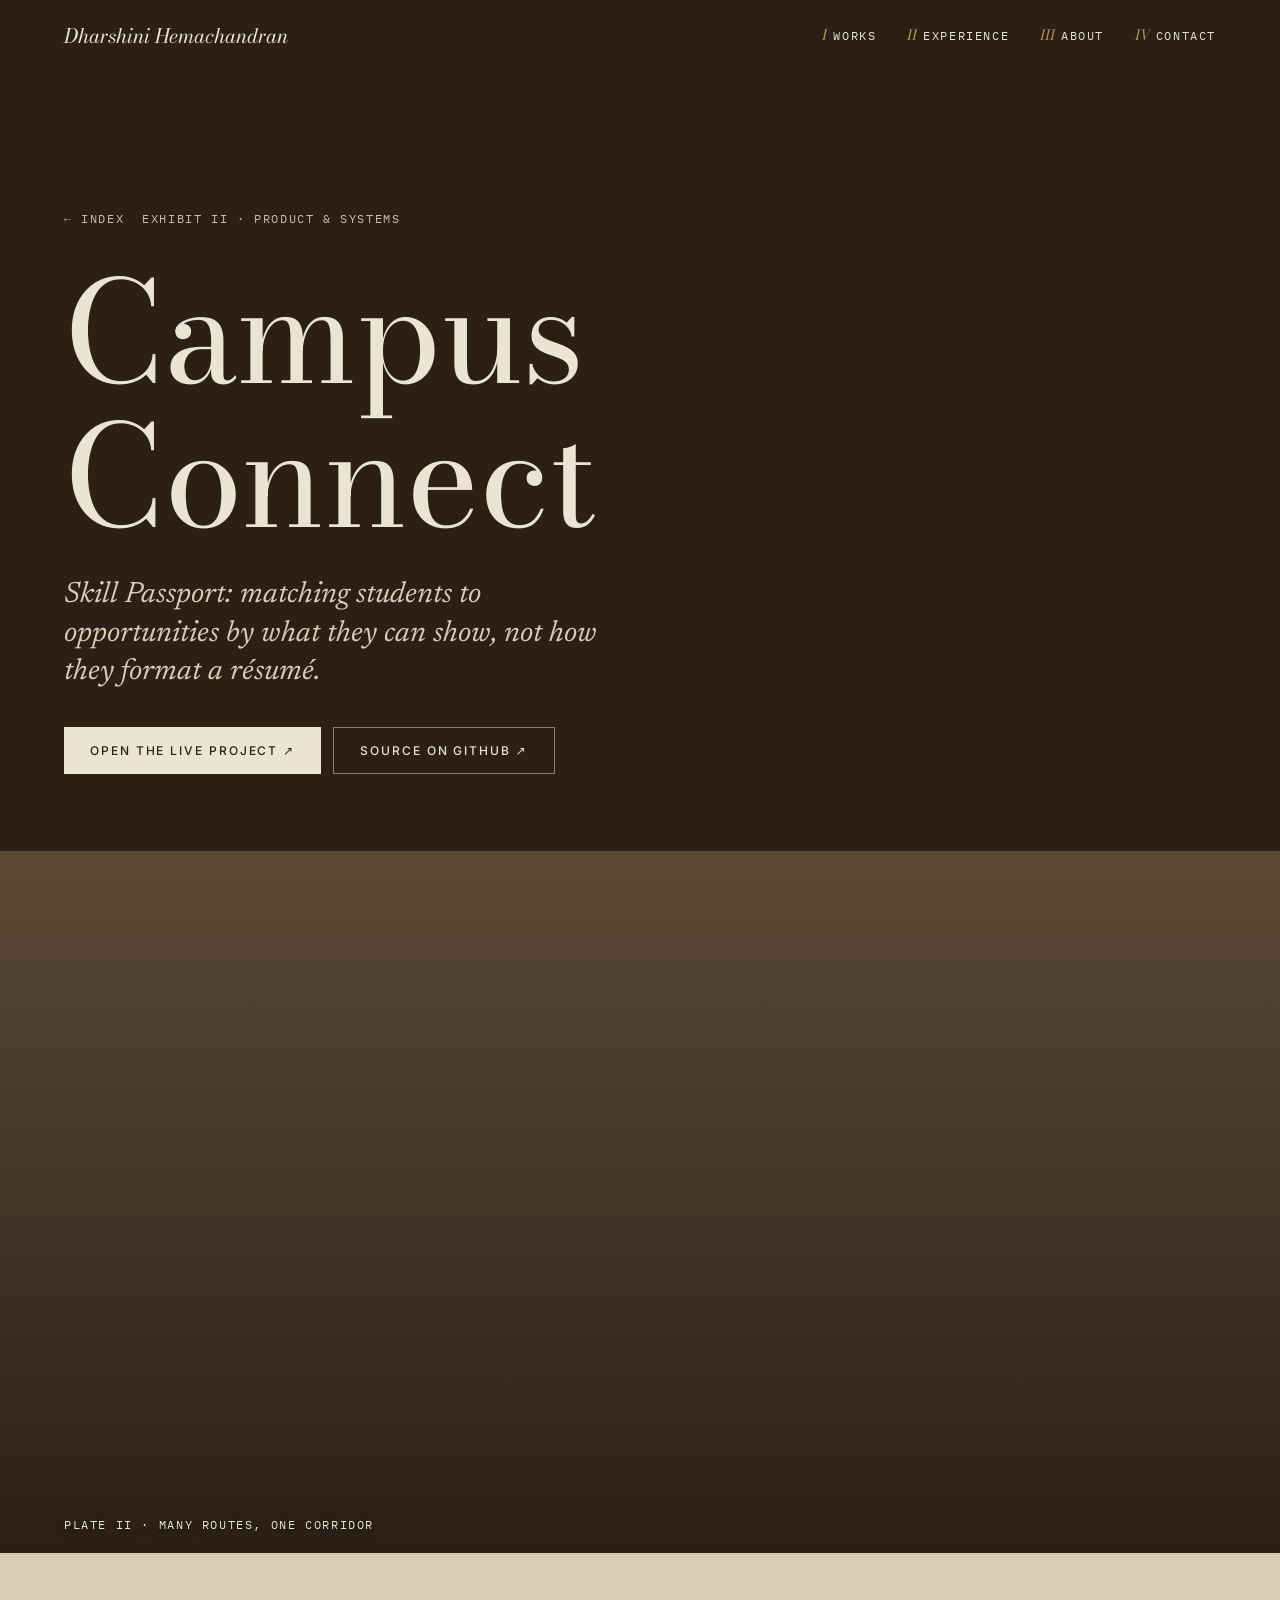
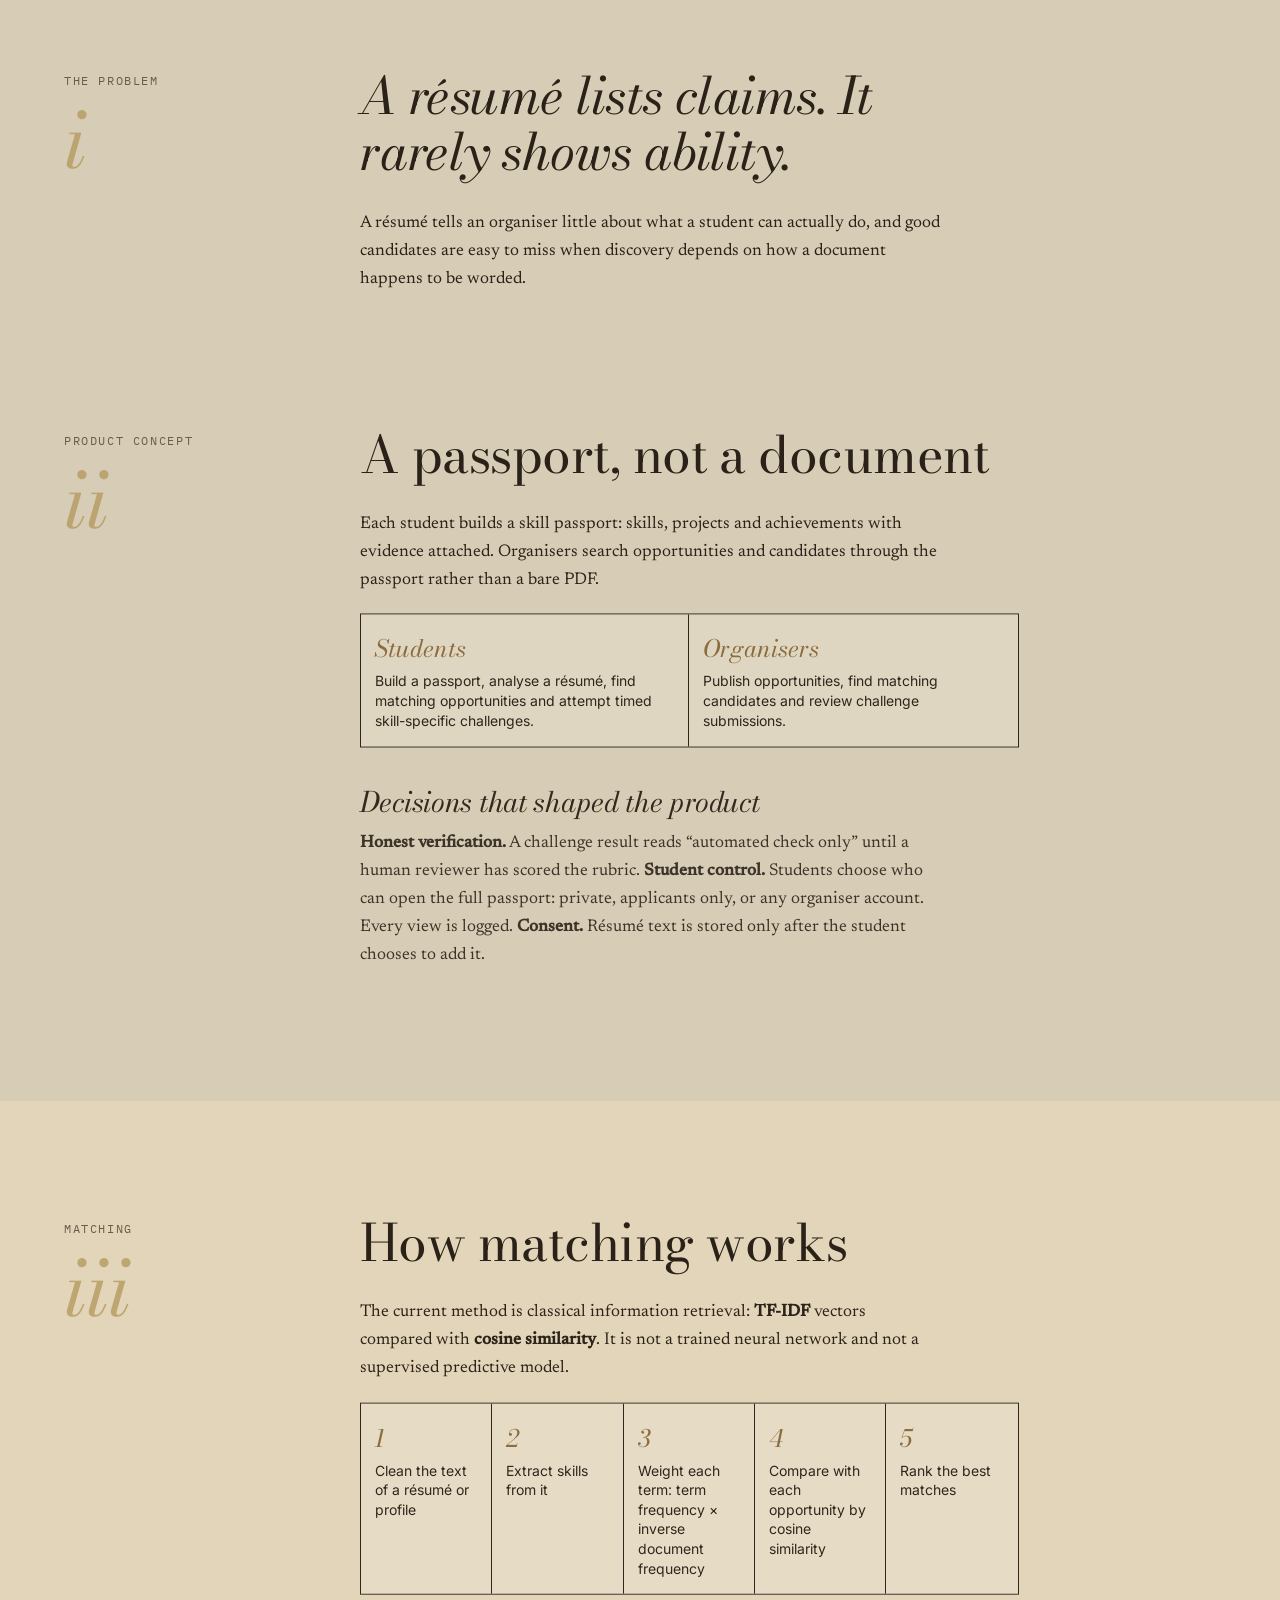
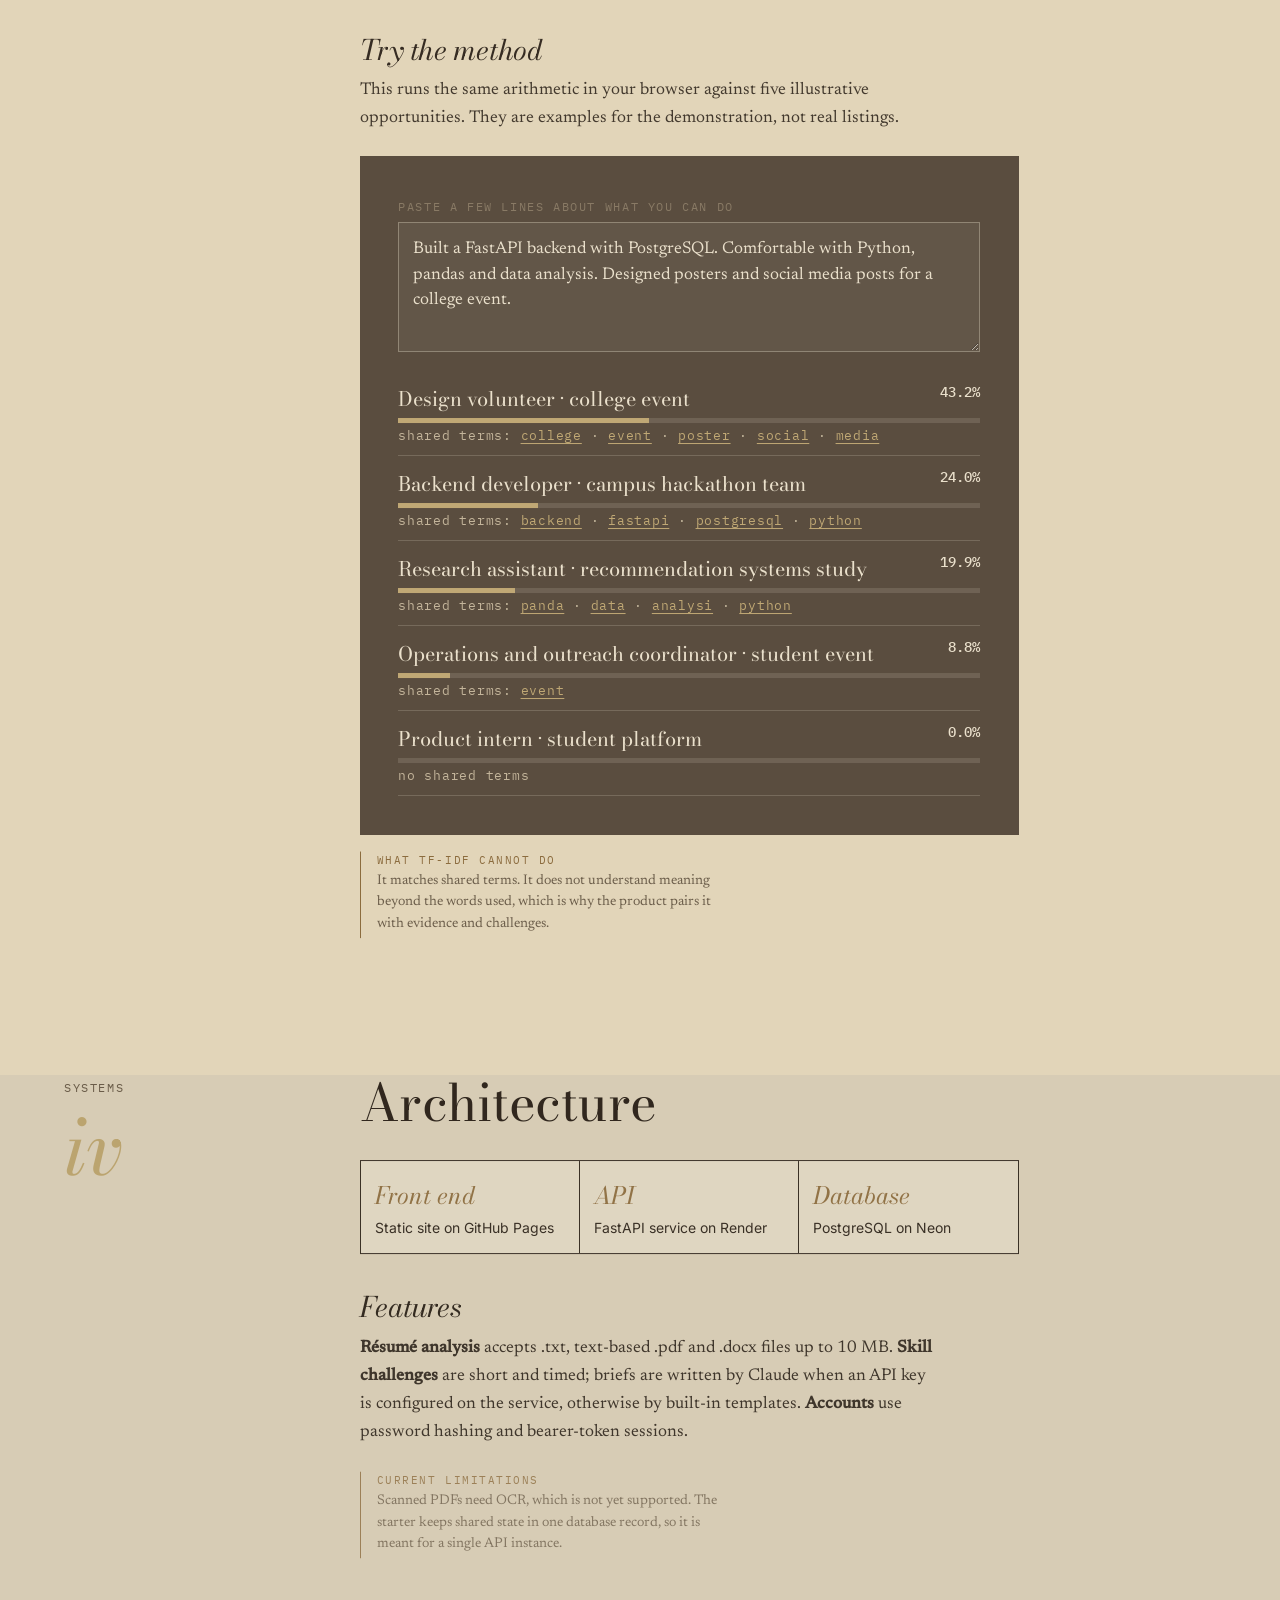
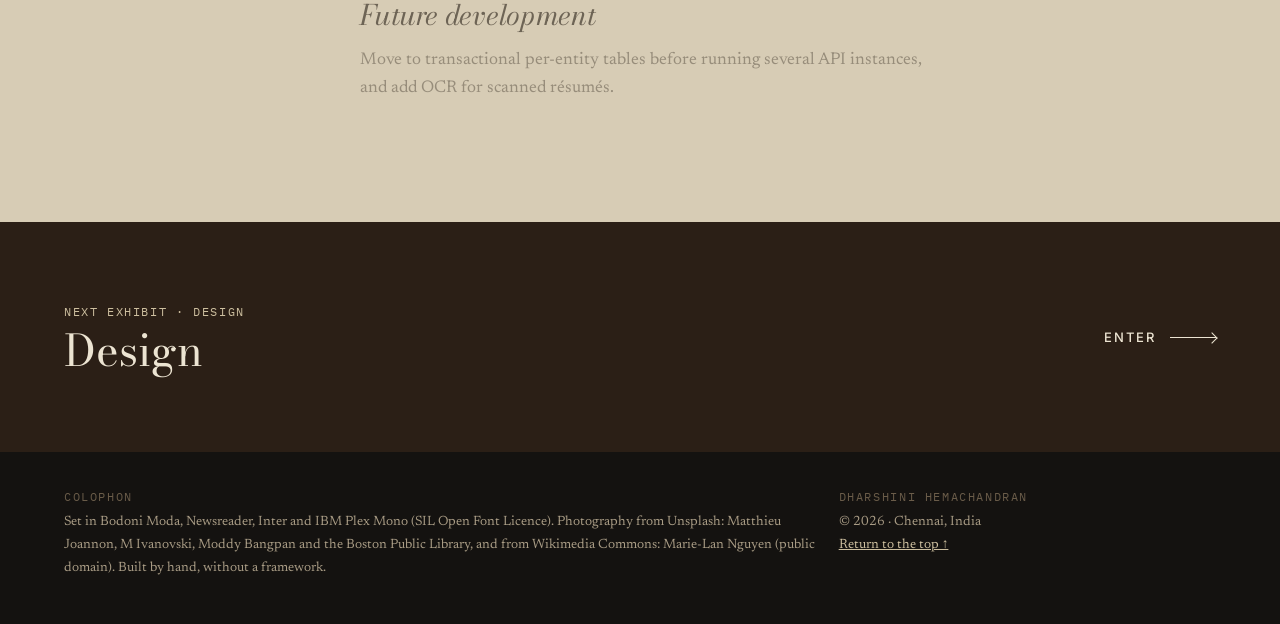
==== commit b66277ff: "Swap hero to Winged Victory of Samothrace, rewrite About, replace skills Co-Authored-By: Claude Sonn" ====
--- a/campus-connect/index.html
+++ b/campus-connect/index.html
@@ -1,6 +1,6 @@
 <!doctype html><html lang="en"><head><meta charset="utf-8"><meta name="viewport" content="width=device-width,initial-scale=1,viewport-fit=cover">
 <title>Campus Connect / Skill Passport — product exhibit · Dharshini Hemachandran</title><meta name="description" content="A platform connecting students to campus opportunities by demonstrated skills, using resume processing, skill extraction and TF-IDF similarity matching. Python, FastAPI, PostgreSQL."><meta name="theme-color" content="#2b1f16"><link rel="canonical" href="https://dharshini-hemachandran.github.io/after-hours/campus-connect/">
-<meta property="og:type" content="website"><meta property="og:title" content="Campus Connect / Skill Passport — product exhibit · Dharshini Hemachandran"><meta property="og:description" content="A platform connecting students to campus opportunities by demonstrated skills, using resume processing, skill extraction and TF-IDF similarity matching. Python, FastAPI, PostgreSQL."><meta property="og:url" content="https://dharshini-hemachandran.github.io/after-hours/campus-connect/"><meta property="og:image" content="https://images.unsplash.com/photo-1685062478366-907bf61feee0?auto=format&fit=crop&q=72&w=1200"><meta name="twitter:card" content="summary_large_image">
+<meta property="og:type" content="website"><meta property="og:title" content="Campus Connect / Skill Passport — product exhibit · Dharshini Hemachandran"><meta property="og:description" content="A platform connecting students to campus opportunities by demonstrated skills, using resume processing, skill extraction and TF-IDF similarity matching. Python, FastAPI, PostgreSQL."><meta property="og:url" content="https://dharshini-hemachandran.github.io/after-hours/campus-connect/"><meta property="og:image" content="https://upload.wikimedia.org/wikipedia/commons/thumb/c/ce/Nike_of_Samothrake_Louvre_Ma2369_n3.jpg/1280px-Nike_of_Samothrake_Louvre_Ma2369_n3.jpg"><meta name="twitter:card" content="summary_large_image">
 <link rel="icon" href="../assets/favicon.svg" type="image/svg+xml"><link rel="preload" href="../assets/fonts/bodoni-moda-latin-400-normal.woff2" as="font" type="font/woff2" crossorigin><link rel="preload" href="../assets/fonts/newsreader-latin-400-normal.woff2" as="font" type="font/woff2" crossorigin>
 <script>try{if(sessionStorage.getItem("ah-t"))document.documentElement.classList.add("arriving")}catch(e){}</script><link rel="stylesheet" href="../assets/css/fonts.css"><link rel="stylesheet" href="../assets/css/site.css"></head><body class="proj"><a class="skip" href="#main">Skip to content</a><div class="curtain" aria-hidden="true"><div><span class="label">Entering</span><p class="ct-t"></p></div></div><script>try{var t=sessionStorage.getItem("ah-t");if(t)document.querySelector(".curtain .ct-t").textContent=t}catch(e){}</script>
 <header class="bar" id="bar"><a class="mark" href="../" aria-label="Dharshini Hemachandran, home">Dharshini Hemachandran</a><button class="menu-btn" id="mb" aria-expanded="false" aria-controls="nav">Index</button><nav id="nav" aria-label="Primary"><a href="../#works"><i>I</i>Works</a><a href="../#experience"><i>II</i>Experience</a><a href="../#about"><i>III</i>About</a><a href="../#contact"><i>IV</i>Contact</a></nav></header>
@@ -19,4 +19,4 @@
 <h3 class="rv">Features</h3><p class="rv"><b>Résumé analysis</b> accepts .txt, text-based .pdf and .docx files up to 10 MB. <b>Skill challenges</b> are short and timed; briefs are written by Claude when an API key is configured on the service, otherwise by built-in templates. <b>Accounts</b> use password hashing and bearer-token sessions.</p>
 <div class="note rv"><b>Current limitations</b>Scanned PDFs need OCR, which is not yet supported. The starter keeps shared state in one database record, so it is meant for a single API instance.</div>
 <h3 class="rv">Future development</h3><p class="rv">Move to transactional per-entity tables before running several API instances, and add OCR for scanned résumés.</p></div></section>
-</main><div class="nx"><div><span class="label">Next exhibit · Design</span><div class="t">Design</div></div><a class="go" href="../design/" data-title="Design">Enter <i></i></a></div><footer><div><span class="label">Colophon</span>Set in Bodoni Moda, Newsreader, Inter and IBM Plex Mono (SIL Open Font Licence). Photography from Unsplash: Stephanie Klepacki, Matthieu Joannon, M Ivanovski, Moddy Bangpan and the Boston Public Library. Built by hand, without a framework.</div><div><span class="label">Dharshini Hemachandran</span>© 2026 · Chennai, India<br><a href="#top">Return to the top ↑</a></div></footer><script src="../assets/js/vendor/gsap.min.js"></script><script src="../assets/js/vendor/ScrollTrigger.min.js"></script><script src="../assets/js/main.js"></script></body></html>+</main><div class="nx"><div><span class="label">Next exhibit · Design</span><div class="t">Design</div></div><a class="go" href="../design/" data-title="Design">Enter <i></i></a></div><footer><div><span class="label">Colophon</span>Set in Bodoni Moda, Newsreader, Inter and IBM Plex Mono (SIL Open Font Licence). Photography from Unsplash: Matthieu Joannon, M Ivanovski, Moddy Bangpan and the Boston Public Library, and from Wikimedia Commons: Marie-Lan Nguyen (public domain). Built by hand, without a framework.</div><div><span class="label">Dharshini Hemachandran</span>© 2026 · Chennai, India<br><a href="#top">Return to the top ↑</a></div></footer><script src="../assets/js/vendor/gsap.min.js"></script><script src="../assets/js/vendor/ScrollTrigger.min.js"></script><script src="../assets/js/main.js"></script></body></html>
--- a/assets/css/site.css
+++ b/assets/css/site.css
@@ -136,3 +136,4 @@
 dialog#lbx img{max-width:100%;max-height:calc(100dvh - 120px);width:auto;height:auto;box-shadow:0 30px 90px -20px #000}dialog#lbx figcaption{color:#cdbf9f;margin-top:14px}
 dialog#lbx button{background:none;border:0;color:var(--ivory);cursor:pointer}.lb-p,.lb-n{font:300 54px/1 var(--disp);height:100%;opacity:.7;transition:opacity .3s}.lb-p:hover,.lb-n:hover{opacity:1}.lb-x{position:absolute;top:14px;right:20px;font:400 11.5px var(--mono);letter-spacing:.14em;text-transform:uppercase;border:1px solid rgba(236,228,210,.5)!important;padding:9px 14px}
 @media(max-width:700px){dialog#lbx[open]{grid-template-columns:44px 1fr 44px}.lb-p,.lb-n{font-size:40px}}
+.skills{list-style:none;margin:0;padding:0;display:flex;flex-wrap:wrap;gap:8px}.skills li{font:500 12px/1 var(--mono,inherit);letter-spacing:.04em;padding:8px 12px;border:1px solid var(--rule);border-radius:999px}
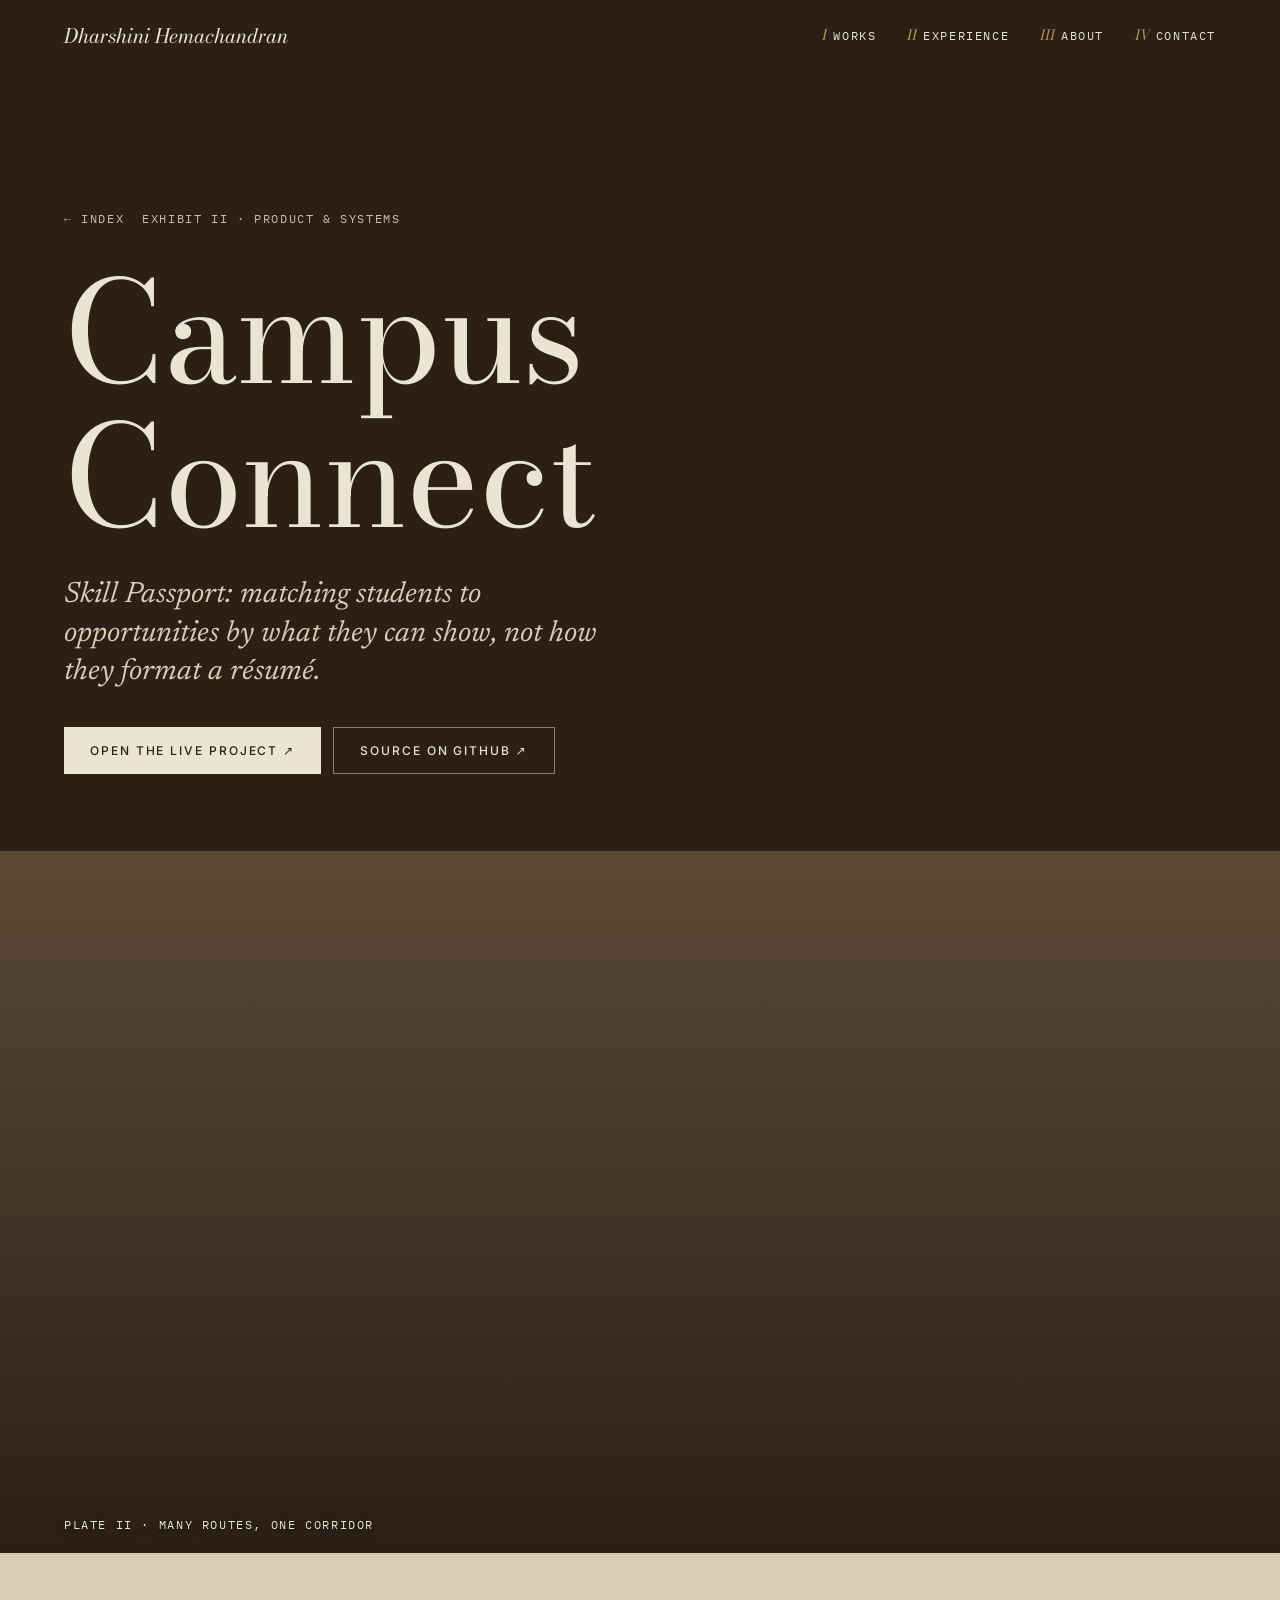
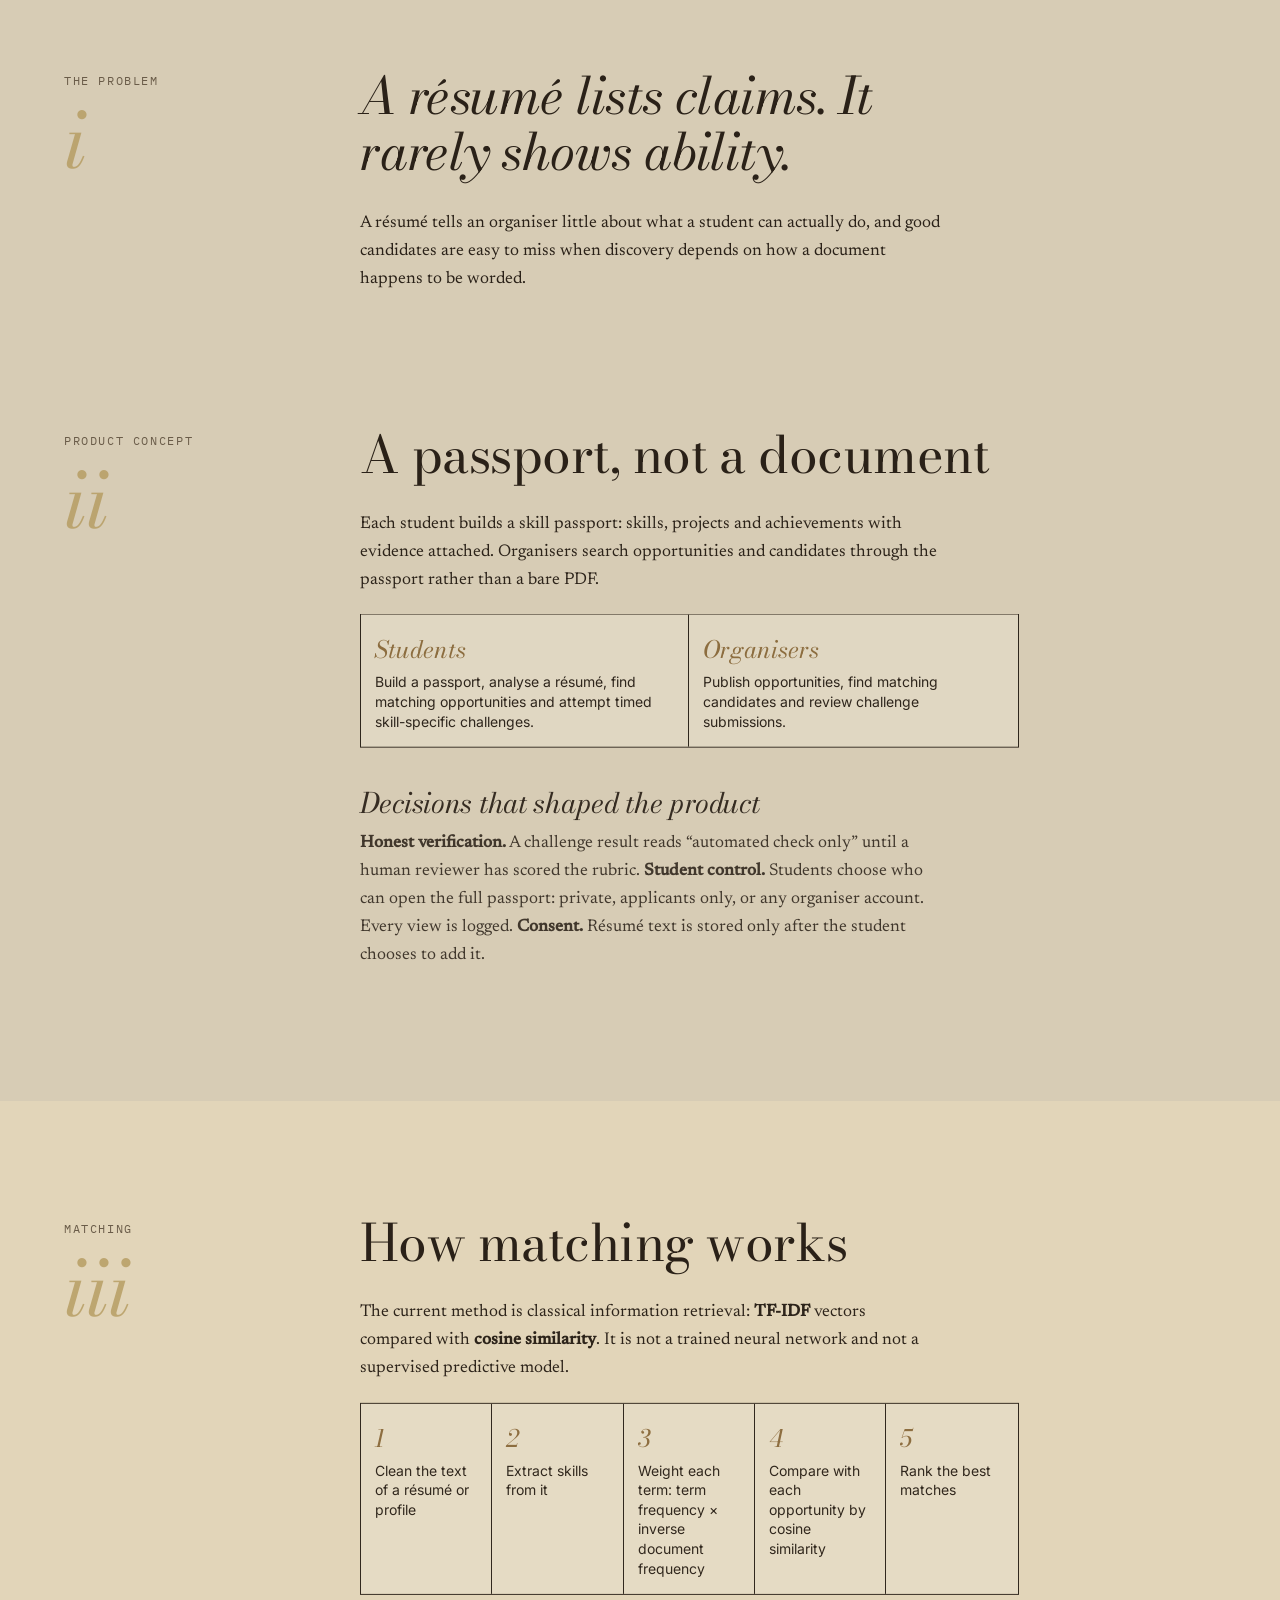
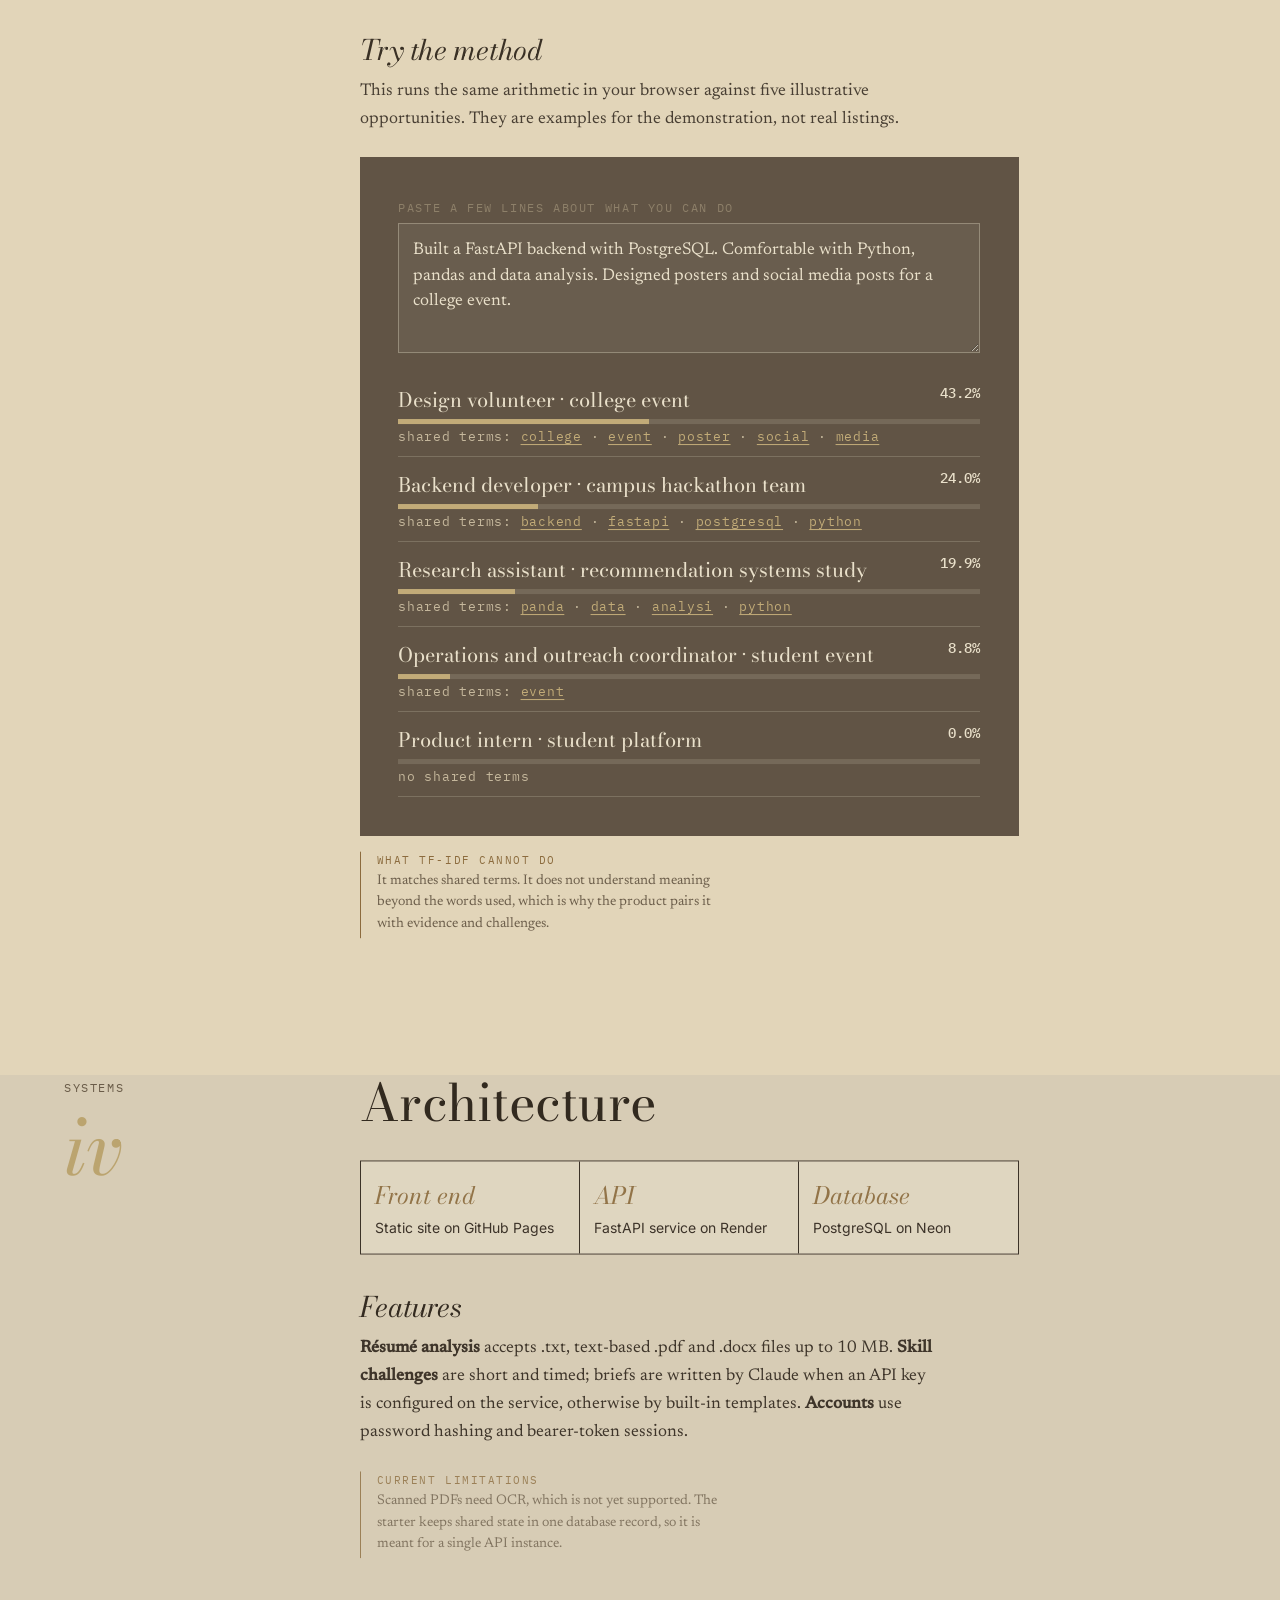
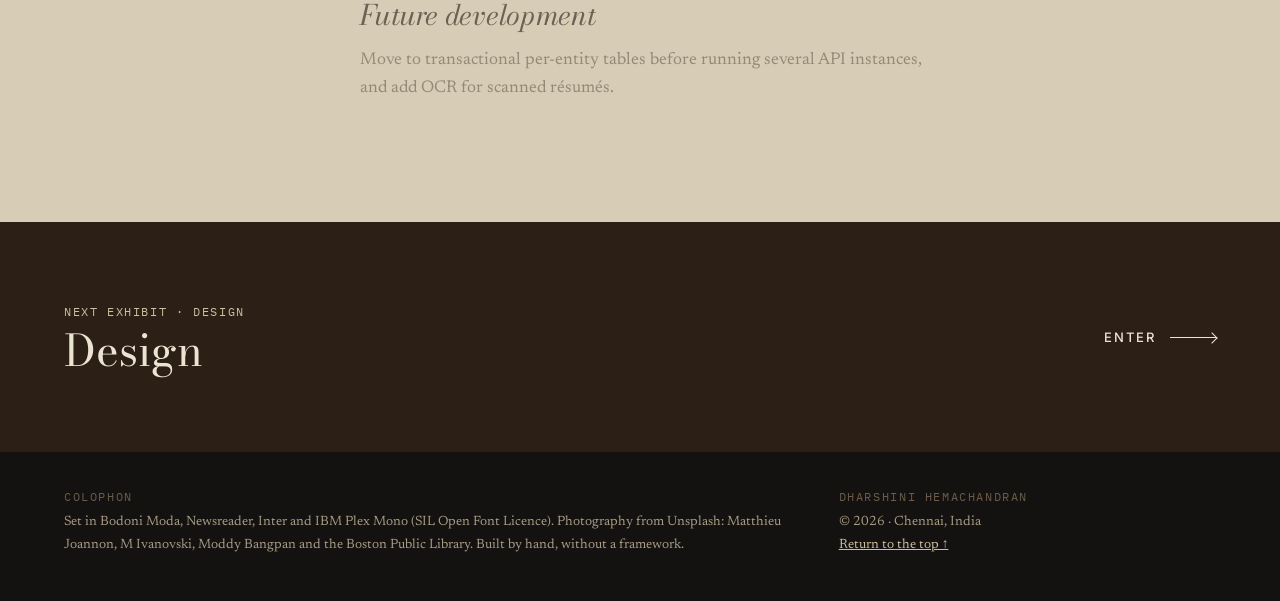
==== commit 6fa656f7: "Use supplied Winged Victory photo for hero and share image Co-Authored-By: Claude Sonnet 5.5 <norepl" ====
--- a/campus-connect/index.html
+++ b/campus-connect/index.html
@@ -1,6 +1,6 @@
 <!doctype html><html lang="en"><head><meta charset="utf-8"><meta name="viewport" content="width=device-width,initial-scale=1,viewport-fit=cover">
 <title>Campus Connect / Skill Passport — product exhibit · Dharshini Hemachandran</title><meta name="description" content="A platform connecting students to campus opportunities by demonstrated skills, using resume processing, skill extraction and TF-IDF similarity matching. Python, FastAPI, PostgreSQL."><meta name="theme-color" content="#2b1f16"><link rel="canonical" href="https://dharshini-hemachandran.github.io/after-hours/campus-connect/">
-<meta property="og:type" content="website"><meta property="og:title" content="Campus Connect / Skill Passport — product exhibit · Dharshini Hemachandran"><meta property="og:description" content="A platform connecting students to campus opportunities by demonstrated skills, using resume processing, skill extraction and TF-IDF similarity matching. Python, FastAPI, PostgreSQL."><meta property="og:url" content="https://dharshini-hemachandran.github.io/after-hours/campus-connect/"><meta property="og:image" content="https://upload.wikimedia.org/wikipedia/commons/thumb/c/ce/Nike_of_Samothrake_Louvre_Ma2369_n3.jpg/1280px-Nike_of_Samothrake_Louvre_Ma2369_n3.jpg"><meta name="twitter:card" content="summary_large_image">
+<meta property="og:type" content="website"><meta property="og:title" content="Campus Connect / Skill Passport — product exhibit · Dharshini Hemachandran"><meta property="og:description" content="A platform connecting students to campus opportunities by demonstrated skills, using resume processing, skill extraction and TF-IDF similarity matching. Python, FastAPI, PostgreSQL."><meta property="og:url" content="https://dharshini-hemachandran.github.io/after-hours/campus-connect/"><meta property="og:image" content="https://dharshini-hemachandran.github.io/after-hours/assets/hero-winged-victory.webp"><meta name="twitter:card" content="summary_large_image">
 <link rel="icon" href="../assets/favicon.svg" type="image/svg+xml"><link rel="preload" href="../assets/fonts/bodoni-moda-latin-400-normal.woff2" as="font" type="font/woff2" crossorigin><link rel="preload" href="../assets/fonts/newsreader-latin-400-normal.woff2" as="font" type="font/woff2" crossorigin>
 <script>try{if(sessionStorage.getItem("ah-t"))document.documentElement.classList.add("arriving")}catch(e){}</script><link rel="stylesheet" href="../assets/css/fonts.css"><link rel="stylesheet" href="../assets/css/site.css"></head><body class="proj"><a class="skip" href="#main">Skip to content</a><div class="curtain" aria-hidden="true"><div><span class="label">Entering</span><p class="ct-t"></p></div></div><script>try{var t=sessionStorage.getItem("ah-t");if(t)document.querySelector(".curtain .ct-t").textContent=t}catch(e){}</script>
 <header class="bar" id="bar"><a class="mark" href="../" aria-label="Dharshini Hemachandran, home">Dharshini Hemachandran</a><button class="menu-btn" id="mb" aria-expanded="false" aria-controls="nav">Index</button><nav id="nav" aria-label="Primary"><a href="../#works"><i>I</i>Works</a><a href="../#experience"><i>II</i>Experience</a><a href="../#about"><i>III</i>About</a><a href="../#contact"><i>IV</i>Contact</a></nav></header>
@@ -19,4 +19,4 @@
 <h3 class="rv">Features</h3><p class="rv"><b>Résumé analysis</b> accepts .txt, text-based .pdf and .docx files up to 10 MB. <b>Skill challenges</b> are short and timed; briefs are written by Claude when an API key is configured on the service, otherwise by built-in templates. <b>Accounts</b> use password hashing and bearer-token sessions.</p>
 <div class="note rv"><b>Current limitations</b>Scanned PDFs need OCR, which is not yet supported. The starter keeps shared state in one database record, so it is meant for a single API instance.</div>
 <h3 class="rv">Future development</h3><p class="rv">Move to transactional per-entity tables before running several API instances, and add OCR for scanned résumés.</p></div></section>
-</main><div class="nx"><div><span class="label">Next exhibit · Design</span><div class="t">Design</div></div><a class="go" href="../design/" data-title="Design">Enter <i></i></a></div><footer><div><span class="label">Colophon</span>Set in Bodoni Moda, Newsreader, Inter and IBM Plex Mono (SIL Open Font Licence). Photography from Unsplash: Matthieu Joannon, M Ivanovski, Moddy Bangpan and the Boston Public Library, and from Wikimedia Commons: Marie-Lan Nguyen (public domain). Built by hand, without a framework.</div><div><span class="label">Dharshini Hemachandran</span>© 2026 · Chennai, India<br><a href="#top">Return to the top ↑</a></div></footer><script src="../assets/js/vendor/gsap.min.js"></script><script src="../assets/js/vendor/ScrollTrigger.min.js"></script><script src="../assets/js/main.js"></script></body></html>+</main><div class="nx"><div><span class="label">Next exhibit · Design</span><div class="t">Design</div></div><a class="go" href="../design/" data-title="Design">Enter <i></i></a></div><footer><div><span class="label">Colophon</span>Set in Bodoni Moda, Newsreader, Inter and IBM Plex Mono (SIL Open Font Licence). Photography from Unsplash: Matthieu Joannon, M Ivanovski, Moddy Bangpan and the Boston Public Library. Built by hand, without a framework.</div><div><span class="label">Dharshini Hemachandran</span>© 2026 · Chennai, India<br><a href="#top">Return to the top ↑</a></div></footer><script src="../assets/js/vendor/gsap.min.js"></script><script src="../assets/js/vendor/ScrollTrigger.min.js"></script><script src="../assets/js/main.js"></script></body></html>
--- a/assets/css/site.css
+++ b/assets/css/site.css
@@ -32,7 +32,7 @@
 .hero-stick{position:sticky;top:0;height:100vh;height:100svh;overflow:hidden}
 .hero-win{position:absolute;inset:0;overflow:hidden;background:linear-gradient(#6b5a45,#3a2b1e);clip-path:inset(8vh 27vw 6vh 27vw round 999px 999px 0 0)}
 .motion .hero-win{clip-path:inset(50vh 49vw 50vh 49vw round 999px 999px 0 0)}
-.hero-win img{position:absolute;inset:0;width:100%;height:100%;object-fit:cover;object-position:50% 22%;filter:sepia(.32) saturate(.78) contrast(1.06) brightness(.94);transform-origin:50% 28%}
+.hero-win img{position:absolute;inset:0;width:100%;height:100%;object-fit:cover;object-position:50% 78%;filter:sepia(.32) saturate(.78) contrast(1.06) brightness(.94);transform-origin:50% 28%}
 .hero-shade{position:absolute;inset:0;pointer-events:none;background:linear-gradient(180deg,rgba(43,31,22,.4),rgba(43,31,22,0) 28%,rgba(43,31,22,0) 50%,rgba(43,31,22,.78))}
 .hero h1{position:absolute;left:0;right:0;bottom:clamp(60px,11vh,120px);z-index:2;font-size:clamp(50px,12.2vw,260px);line-height:.92;padding:0 var(--pad);pointer-events:none}
 .hero h1 span{display:block;overflow:hidden;padding-bottom:.08em}.hero h1 span b{display:block;font-weight:400}.hero h1 span:nth-child(2){text-align:right;font-style:italic}
